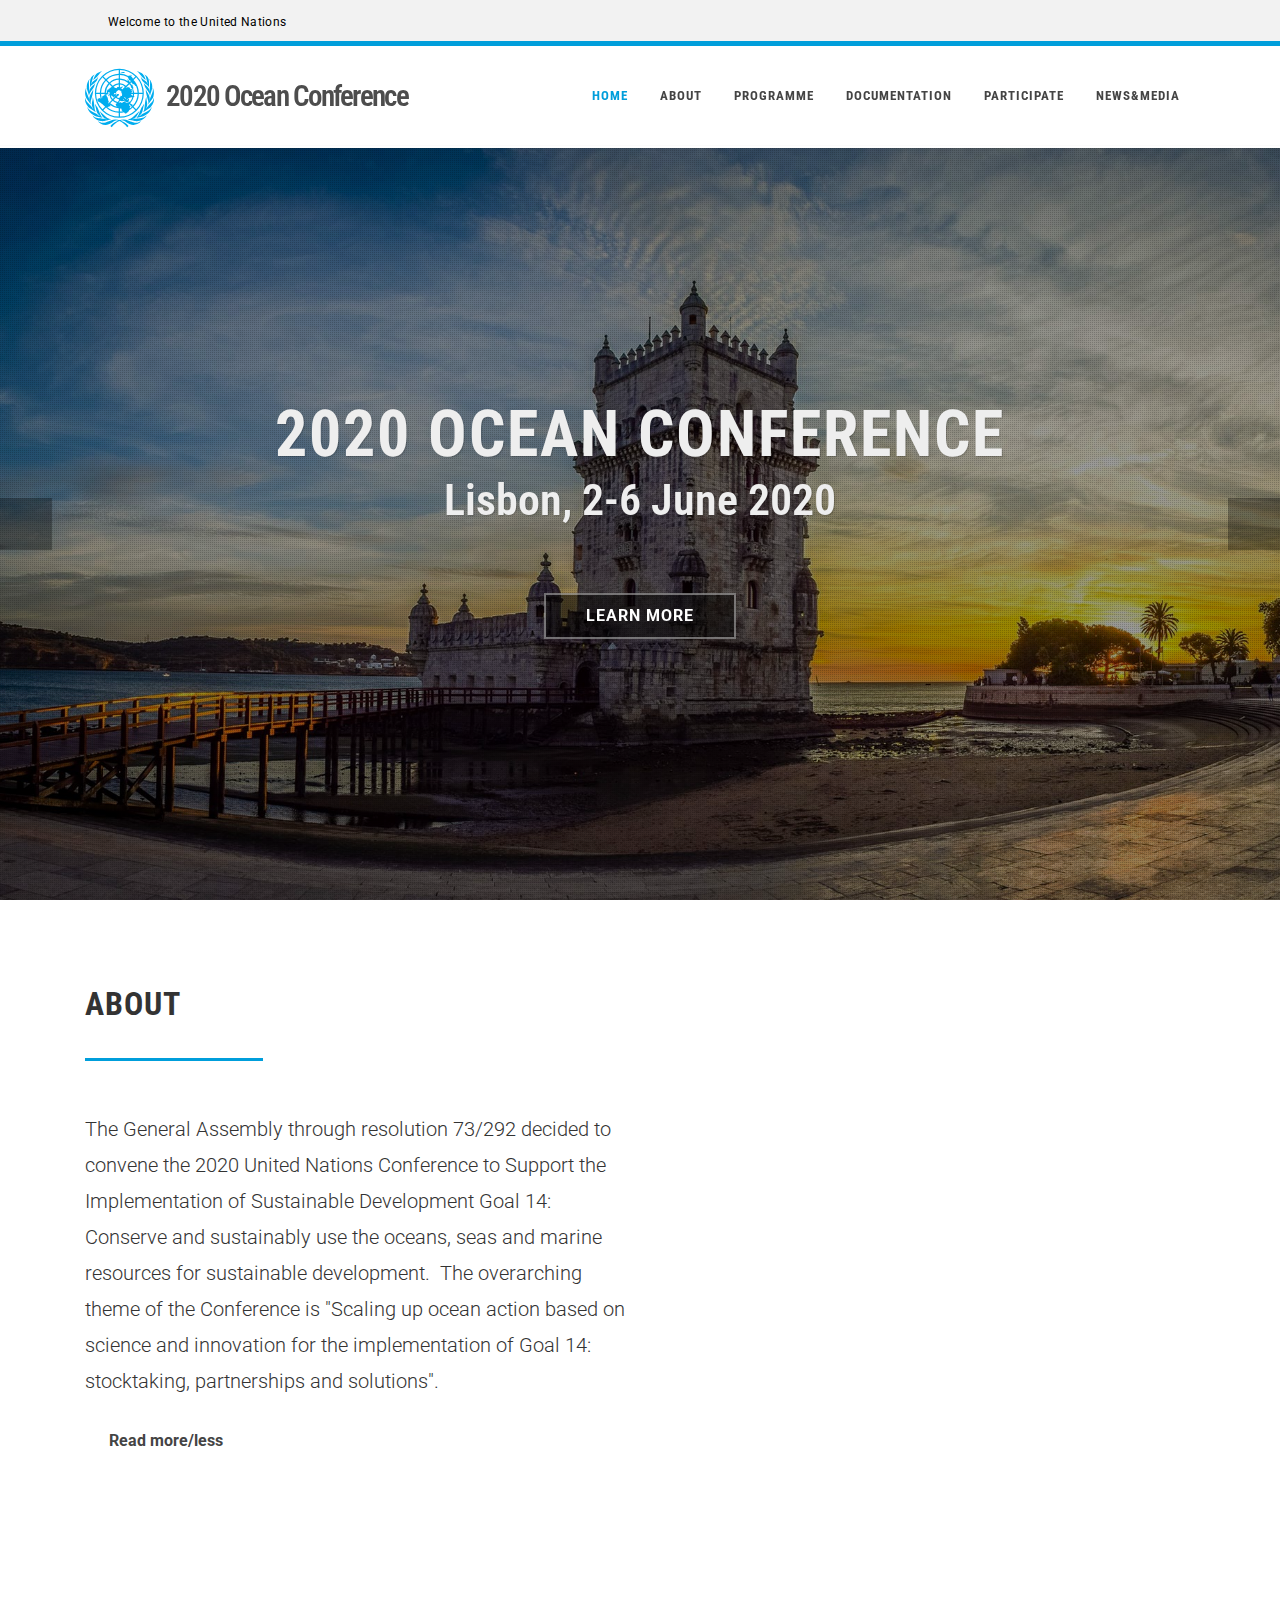
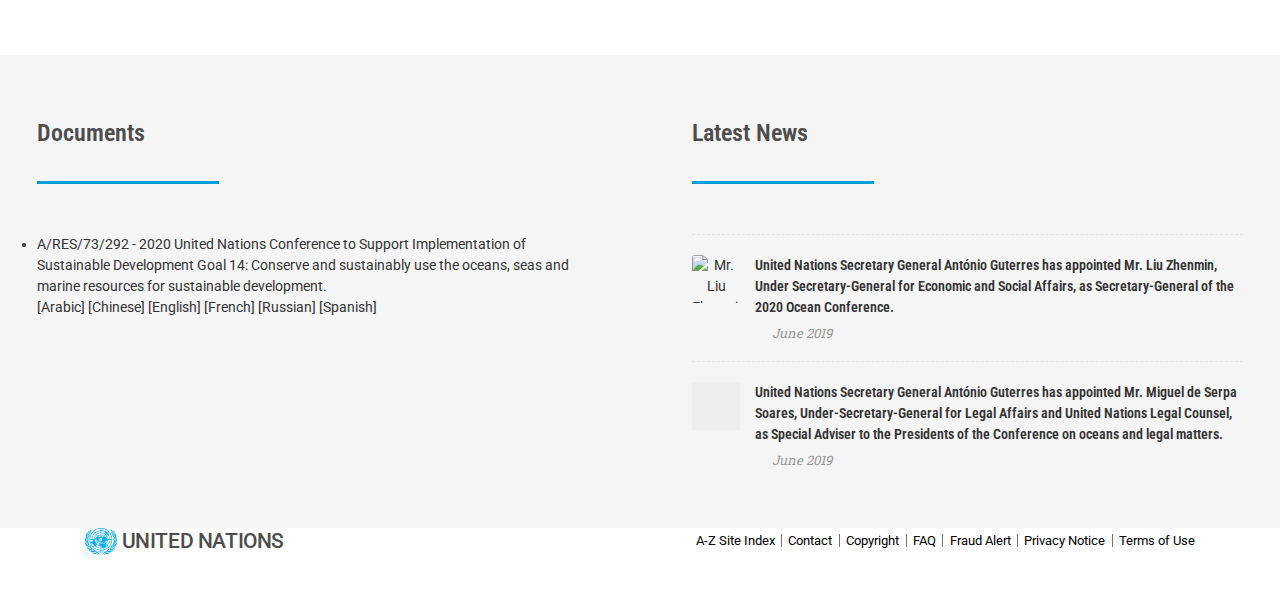
==== index2020.html @ e58050bb "added index2020 and images" ====
<!DOCTYPE html>
<html dir="ltr" lang="en-US">

<head>

	<meta http-equiv="content-type" content="text/html; charset=utf-8" />
	<meta name="author" content="United Nations" />

	<!-- Stylesheets
	============================================= -->
	<!--<link href="https://fonts.googleapis.com/css?family=Lato:300,400,400i,700|Raleway:300,400,500,600,700|Crete+Round:400i" rel="stylesheet" type="text/css" />-->
	<link href="https://fonts.googleapis.com/css?family=Roboto+Condensed:400,700|Roboto+Slab:400,700|Roboto:100,100i,300,300i,400,400i,500,500i,700,700i,900,900i&amp;subset=cyrillic" rel="stylesheet" type="text/css">

	<link rel="stylesheet" href="css/bootstrap.css" type="text/css" />
	<link rel="stylesheet" href="style.css" type="text/css" />
	<link rel="stylesheet" href="css/swiper.css" type="text/css" />
	<link rel="stylesheet" href="css/dark.css" type="text/css" />
	<link rel="stylesheet" href="css/font-icons.css" type="text/css" />
	<link rel="stylesheet" href="css/animate.css" type="text/css" />
	<link rel="stylesheet" href="css/magnific-popup.css" type="text/css" />
	<link rel="stylesheet" href="css/responsive.css" type="text/css" />
	<link rel="stylesheet" href="css/ie.css" type="text/css" />

	<meta name="viewport" content="width=device-width, initial-scale=1" />

	<!-- Document Title
	============================================= -->
	<title>2020 Ocean Conference</title>

	<script type="text/javascript">
		var _gaq = _gaq || [];
		_gaq.push(['_setAccount', 'UA-4803886-1']);
		_gaq.push(['_setDomainName', 'un.org']);
		_gaq.push(['_trackPageview']);

		(function() {
			var ga = document.createElement('script');
			ga.type = 'text/javascript';
			ga.async = true;
			ga.src = ('https:' == document.location.protocol ? 'https://ssl' : 'http://www') +
				'.google-analytics.com/ga.js';
			var s = document.getElementsByTagName('script')[0];
			s.parentNode.insertBefore(ga, s);
		})();
	</script>

</head>
<style>
	#logo img {
		padding-right: 0;
		width: 2.4em;
		margin-right: 5px;
	}

	#site-title {
		letter-spacing: -0.06em;
	}

	.intro-logo {
		padding-top: 0;
	}

	#logo {
		font-size: 28.8px;
	}

	#header.sticky-header:not(.static-sticky):not(.sticky-style-2):not(.sticky-style-3) #logo img {
		padding-right: 0;
	}

	#page-menu-wrap {
		background-color: #009edb;
	}
</style>

<body class="stretched">

	<!-- Document Wrapper
	============================================= -->
	<div id="wrapper" class="clearfix">

		<!-- Top Bar
		============================================= -->
		<div id="top-bar">

			<div class="container clearfix">

				<div class="col_half nobottommargin">

					<!-- Top Links
					============================================= -->
					<div class="top-links home-link">
						<ul>
							<li class="full-icon"><a href="/en"><i class="icon-home2"></i> Welcome to the United
									Nations</a></li>
						</ul>
					</div><!-- .top-links end -->

				</div>



			</div>

		</div><!-- #top-bar end -->

		<!-- Header
		============================================= -->
		<header id="header" class="un-not-full-header" data-sticky-class="not-dark">
			<!-- remove .full-header class to make 12-col wide -->
			<!-- remove .transparent-header to remove transparent background -->

			<div id="header-wrap">

				<div class="container clearfix">


					<!-- Logo
					============================================= -->
					<div id="logo">
						<a href="#" class="standard-logo" data-dark-logo="images/un-emblem-white.svg"><img src="images/un-emblem.svg" alt="Emblem of the United Nations">
							<div id="site-title">2020 Ocean Conference</div>
						</a>
						<a href="#" class="retina-logo" data-dark-logo="images/un-emblem-white.svg"><img src="images/un-emblem.svg" alt="">
							<div id="site-title">2020 Ocean Conference</div>
						</a>
						<!--<a href="index.html" class="standard-logo" data-dark-logo="images/logo-dark.png"><img src="images/logo.png" alt="Canvas Logo"></a>
						<a href="index.html" class="retina-logo" data-dark-logo="images/logo-dark@2x.png"><img src="images/logo@2x.png" alt="Canvas Logo"></a>-->

					</div><!-- #logo end -->

					<div id="primary-menu-trigger"><i class="icon-reorder"></i></div>

					<!-- Download Report
					============================================= -->

					<!-- <a href="https://oceanconference.un.org/commitments/register/" id="report-button" class="button button-dark fright">Register a commitment</a> -->
					<nav id="primary-menu">
						<ul class="sf-js-enabled" style="touch-action: pan-y;">
							<li class="current sub-menu"><a href="/" class="sf-with-ul">
									<div>Home</div>
								</a>

							</li>
							<li class="sub-menu"><a href="#" class="sf-with-ul">
									<div>About</div>
								</a>
							</li>
							<li class="sub-menu"><a href="#" class="sf-with-ul">
									<div>Programme</div>
								</a>
							</li>
							<li class="sub-menu"><a href="#" class="sf-with-ul">
									<div>Documentation</div>
								</a>
							</li>
							<li class="sub-menu"><a href="#" class="sf-with-ul">
									<div>Participate</div>
								</a>
							</li>
							<li class="sub-menu"><a href="#" class="sf-with-ul">
									<div>News&amp;Media</div>
								</a>
							</li>



						</ul>
					</nav>



				</div>


			</div>

		</header><!-- #header end -->

		<section id="slider" class="slider-element slider-parallax swiper_wrapper full-screen clearfix video-home" data-speed="1500" data-loop="true" data-arrows="true" data-autoplay="7000">
			<!-- Background video home content -->
			<div class="slider-parallax-inner">

				<div class="swiper-container swiper-parent">
					<div class="swiper-wrapper">
						<div class="swiper-slide dark">
							<!-- slide 1 -->
							<div class="container clearfix">
								<div class="slider-caption slider-caption-center">
									<h2 data-caption-animate="fadeInUp">2020 Ocean Conference</h2>
									<h3 data-caption-animate="fadeInUp" style="font-size: 2em;">Lisbon, 2-6 June 2020</h3>

									<a href="#" data-scrollto="#content" data-offset="100" id="report-button-video" class="button button-border button-dark button-large" data-caption-animate="fadeInUp" data-caption-delay="200">Learn More</a>
								</div>
							</div>
							<div class="video-wrap">
								<video id="slide-video" poster="images/belem-tower-2809818_1920_antonioFranciscoCaladoPixabay.jpg" preload="auto" loop autoplay muted>
									<div class="accessible-image"><img src="images/belem-tower-2809818_1920_antonioFranciscoCaladoPixabay.jpg" class="sr-only" alt="Fish in a reef" />
									</div>
									<!--<source src='images/videos/new-technology_logo-blue.webm' type='video/webm' />
									<source src='images/videos/new-technology_logo-blue.mp4' type='video/mp4' />-->
								</video>
								<div class="video-overlay" style="background-color: rgba(0,0,0,0.4);"></div>
							</div>
						</div>
						<div class="swiper-slide dark">
							<!-- slide 1 -->
							<div class="container clearfix">
								<div class="slider-caption slider-caption-center">
									<h2 data-caption-animate="fadeInUp">2020 Ocean Conference</h2>
									<h3 data-caption-animate="fadeInUp" style="font-size: 2em;">Lisbon, 2-6 June 2020</h3>

									<a href="#" data-scrollto="#content" data-offset="100" id="report-button-video" class="button button-border button-dark button-large" data-caption-animate="fadeInUp" data-caption-delay="200">Learn More</a>
								</div>
							</div>
							<div class="video-wrap">
								<video id="slide-video" poster="images/fish2020.jpg" preload="auto" loop autoplay muted>
									<div class="accessible-image"><img src="images/fish2020.jpg" class="sr-only" alt="Fish in a reef" />
									</div>
									<!--<source src='images/videos/new-technology_logo-blue.webm' type='video/webm' />
									<source src='images/videos/new-technology_logo-blue.mp4' type='video/mp4' />-->
								</video>
								<div class="video-overlay" style="background-color: rgba(0,0,0,0.4);"></div>
							</div>
						</div>
					</div>
					<div class="slider-arrow-left" tabindex="0" role="button" aria-label="Previous slide" style="opacity: 1.19744;"><i class="icon-angle-left"></i></div>
					<div class="slider-arrow-right" tabindex="0" role="button" aria-label="Next slide" style="opacity: 1.19744;"><i class="icon-angle-right"></i></div>
				</div>

				<a href="#" data-scrollto="#content" data-offset="100" class="dark one-page-arrow"><i class="icon-angle-down infinite animated fadeInDown"></i></a>

			</div>
		</section><!-- /Background video home content -->

		<div class="section parallax dark nobottommargin notopmargin full-screen clearfix mobile-home" style="background-image: url('images/fish2020.jpg'); center center; background-size:cover; padding: 100px 0; z-index: 0;" data-stellar-background-ratio="0.3">
			<!-- Mobile-only home content -->

			<div class="container clearfix">
				<h2 data-caption-animate="fadeInUp">2020 Ocean Conference</h2>
				<h3 data-caption-animate="fadeInUp" style="font-size: 2em;">Lisbon, 2-6 June 2020</h3>
				<!--<p class="d-none d-sm-block" data-caption-animate="fadeInUp" data-caption-delay="200"></p>-->
				<!-- default animtated intro style-->
				<a href="#" id="report-button-video" class="button button-border button-dark button-large" data-caption-animate="fadeInUp" data-caption-delay="200">Learn More</a>

			</div>

			<a href="#" data-scrollto="#content" data-offset="100" class="dark one-page-arrow"><i class="icon-angle-down infinite animated fadeInDown"></i></a>

			<!--<div class="video-overlay" style="background-color: rgba(0,0,0,0.4);"></div>-->
			<div class="overlay-wrap dark"></div>
		</div>

		<section id="content">

			<div class="content-wrap intro-section">

				<div class="container clearfix bottommargin">
					<div class="row clearfix">
						<div class="col-xl-6">
							<div class="heading-block">
								<!-- removed .topmargin default class for short heading -->
								<h1>About</h1>
							</div>
						</div>
					</div>
					<div class="row clearfix">
						<p id="low-ie-warning" style="color:white; background-color: red; font-weight: bold; text-align: center;"></p>
						<div class="col-lg-6">
							<p class="lead">
								The General Assembly through resolution 73/292 decided to convene the 2020 United Nations Conference to Support the Implementation of Sustainable Development Goal 14: Conserve and sustainably use the oceans, seas and marine resources for
								sustainable development.  The overarching theme of the Conference is "Scaling up ocean action based on science and innovation for the implementation of Goal 14: stocktaking, partnerships and solutions".
							</p>

							<!-- <p><a href="#">Read more</a></p> -->

							<div class="toggle">
								<div class="togglet"><i class="toggle-closed icon-ok-circle"></i><i class="toggle-open icon-remove-circle"></i>Read more/less</div>
								<div class="togglec">
									<p>Resolution <a href="https://undocs.org/A/res/73/292">73/292</a> establish that the Conference shall:</p>
									<p>                (a)          Build on existing successful partnerships and stimulate innovative and concrete new partnerships to advance the implementation of Goal 14;</p>
									<p>                (b)          Support further action to conserve and sustainably use the oceans, seas and marine resources for sustainable development, giving due consideration to the call made in the declaration entitled “Our ocean,
										our future: call for action”;</p>
									<p>                (c)           Identify further ways and means to support the implementation of Goal 14;</p>
									<p>                (d)          Involve all relevant stakeholders, bringing together Governments, the United Nations system, intergovernmental organizations, international financial institutions, other interested international bodies,
										non-governmental organizations, civil society organizations, academic institutions, the scientific community, the private sector, philanthropic organizations and other actors to assess challenges and opportunities relating to, as
										well as actions taken towards, the implementation of Goal 14;</p>
									<p>                (e)          Share the experiences gained at the national, regional and international levels in the implementation of Goal 14;</p>
									<p>                (f)           Identify possible challenges and obstacles relating to the achievement of all the targets under Goal 14, as well as opportunities and innovative ways and means to support their implementation;</p>
									<p>                (g)          Invite Member States and other relevant stakeholders to provide an update on the implementation of the voluntary commitments made in the context of the United Nations Conference to Support the
										Implementation of Sustainable Development Goal 14: Conserve and sustainably use the oceans, seas and marine resources for sustainable development, and invite new voluntary commitments in support of Goal 14, as well as support the
										sharing of experiences and lessons learned on their implementation;</p>
									<p>                (h)          Share ongoing efforts, successes and challenges between relevant ocean-related initiatives and processes with a view to promoting collaboration, cooperation and coordination, as well as preventing the
										unnecessary duplication of efforts, to ensure further efficiency and effectiveness in support of Goal 14;</p>
									<p>                (i)            Contribute to the follow-up and review process of the 2030 Agenda for Sustainable Development  by providing an input to the high-level political forum on sustainable development, in accordance with
										resolutions <a href="https://undocs.org/A/res/67/290">67/290</a> of 9 July 2013, <a href="https://undocs.org/A/RES/70/1">70/1</a>, and <a href="https://undocs.org/A/RES/70/299">70/299</a> of 29 July 2016, unless otherwise agreed in
										line with the aforementioned resolutions, on the implementation of Goal 14, including on opportunities to strengthen progress in the future.</p>

									<p>The Governments of Kenya and Portugal will co-host and assume all costs of the Conference to be held  in Lisbon, Portugal, from 2 – 6 June 2020.</p>

									<p><strong><em>The Conference webpage will be updated on an ongoing basis, as information becomes available. </em></strong></p>

								</div>
							</div>


						</div>

						<div class="col-lg-6">
							<div style="position: relative;" class="ohidden intro-logo" data-height-xl="494" data-height-lg="567" data-height-md="567" data-height-xs="290">
								<a href="//oceanconference.un.org/commitments/resources"> <img src="images/ocean_logo.png" style="position: absolute; left: 0;" data-animate="fadeInUp" data-delay="100" alt="Ocean Conference logo" data-toggle="tooltip" data-placement="right"
									  title="Learn more about the Ocean conference"></a>
							</div>
						</div>

					</div>


				</div>
			</div>
			<div class="commitments-full" data-lightbox="gallery">
				<div class="row clearfix" style="background-color: #f5f5f5;">
					<!-- start Commitment 1 -->

					<div class="col-lg-6 col-padding">
						<h3 class="heading-block" id="documents">Documents</h3>
						<ul>
							<li>
								<a target="_blank" href="http://www.un.org/ga/search/view_doc.asp?symbol=A/RES/73/292&Lang=E">A/RES/73/292 - 2020 United Nations Conference to Support Implementation of Sustainable Development Goal 14: Conserve and sustainably use the
									oceans, seas and marine resources for sustainable development. </a> <br>

								<a class="frontLink" target="_blank" href="http://www.un.org/ga/search/view_doc.asp?symbol=A/RES/73/292&Lang=A">[Arabic]</a> <a class="frontLink" target="_blank" href="http://www.un.org/ga/search/view_doc.asp?symbol=A/RES/73/292&Lang=C">[Chinese]</a>
								<a class="frontLink" target="_blank" href="http://www.un.org/ga/search/view_doc.asp?symbol=A/RES/73/292&Lang=E">[English]</a> <a class="frontLink" target="_blank" href="http://www.un.org/ga/search/view_doc.asp?symbol=A/RES/73/292&Lang=F">[French]</a>
								<a class="frontLink" target="_blank" href="http://www.un.org/ga/search/view_doc.asp?symbol=A/RES/73/292&Lang=R">[Russian]</a> <a class="frontLink" target="_blank" href="http://www.un.org/ga/search/view_doc.asp?symbol=A/RES/73/292&Lang=S">[Spanish]</a>


							</li>
						</ul>
					</div>

					<div class="col-lg-6 col-padding">

						<h3 class="heading-block">Latest News</h3>
						<div class="spost clearfix">
							<div class="entry-image">
								<a href="https://www.un.org/development/desa/statements/usg-liu.html"><img src="https://www.un.org/development/desa/statements/wp-content/uploads/sites/12/2017/08/liu-portrait.jpg" alt="Mr. Liu Zhenmin" width="48"></a>
							</div>
							<div class="entry-c">
								<div class="entry-title">
									<h4><a href="https://www.un.org/development/desa/statements/usg-liu.html">United Nations Secretary General António Guterres has appointed Mr. Liu Zhenmin, Under Secretary-General for Economic and Social Affairs, as Secretary-General of
											the 2020 Ocean Conference.</a></h4>
								</div>
								<ul class="entry-meta">
									<li><i class="icon-calendar3"></i> June 2019</li>
								</ul>
							</div>
						</div>
						<div class="spost clearfix">
							<div class="entry-image">
								<a href="http://legal.un.org/ola/div_ousg.aspx"><i class="icon-news"></i></a>
							</div>
							<div class="entry-c">
								<div class="entry-title">
									<h4><a href="http://legal.un.org/ola/div_ousg.aspx">
											United Nations Secretary General António Guterres has appointed Mr. Miguel de Serpa Soares, Under-Secretary-General for Legal Affairs and United Nations Legal Counsel, as Special Adviser to the Presidents of the Conference on
											oceans and legal matters. </a></h4>
								</div>
								<ul class="entry-meta">
									<li><i class="icon-calendar3"></i> June 2019</li>
								</ul>
							</div>
						</div>

					</div>

				</div><!-- end Commitment 1 -->
		</section><!-- #content end -->

		<!-- Footer
		============================================= -->
		<footer id="footer">

			<div class="container">

			</div>

			<!-- Copyrights
			============================================= -->
			<div id="copyrights" class="bottommargin-sm">

				<div class="container clearfix">

					<div class="col_one_fourth footer-brand">
						<a href="/en" class="t500"><img src="images/un-emblem.svg" alt="Emblem of the United Nations" class="pull=left" /> <span class="brand">United Nations</span></a>
						<!--Copyrights &copy; 2014 All Rights Reserved by Canvas Inc.<br>
						<div class="copyright-links"><a href="#">Terms of Use</a> / <a href="#">Privacy Policy</a></div>-->
					</div>

					<div class="col_three_fourth col_last tright">
						<div class="fright clearfix">
							<div class="copyright-links">
								<a href="//www.un.org/en/sections/about-website/z-site-index/">A-Z Site Index</a>
								<a href="//www.un.org/en/contact-us/">Contact</a>
								<a href="//www.un.org/en/sections/about-website/copyright/">Copyright</a>
								<a href="//www.un.org/en/sections/about-un/frequently-asked-questions/">FAQ</a>
								<a href="//www.un.org/en/sections/about-website/fraud-alert/">Fraud Alert</a>
								<a href="//www.un.org/en/sections/about-website/privacy-notice/">Privacy Notice</a>
								<a href="//www.un.org/en/sections/about-website/terms-use/">Terms of Use</a>
							</div>
						</div>
					</div>

				</div>

			</div><!-- #copyrights end -->

		</footer><!-- #footer end -->

	</div><!-- #wrapper end -->


	<!-- Modal -->
	<div class="modal fade" id="myModal1" tabindex="-1" role="dialog" aria-labelledby="myModalLabel" aria-hidden="true">
		<div class="block divcenter" style="background-color: #FFF; max-width: 500px; top: 30%">
			<div class="center" style="padding: 50px;">
				<h3><i class="i-large icon-warning-sign" style="position: relative; bottom: -2px;"></i> Internet
					Explorer not supported</h3>
				<p class="nobottommargin">For a better experience, view this website with Microsoft Edge, Firefox,
					Chrome, or any mobile device</p>
				<a href="#" class="button button-dark" style="margin-top: 40px;" onClick="$.magnificPopup.close();return false;">Continue</a>
			</div>
		</div>
	</div>

	</div>

	<!-- Go To Top
	============================================= -->
	<div id="gotoTop" class="icon-angle-up"></div>

	<!-- External JavaScripts
	============================================= -->
	<script src="js/jquery.js"></script>
	<script src="js/plugins.js"></script>
	<!--<script src="https://unpkg.com/i18next/i18next.min.js"></script>-->

	<!-- Footer Scripts
	============================================= -->
	<script src="js/functions.js"></script>
	<script src="js/ie.js"></script>



</body>

</html>
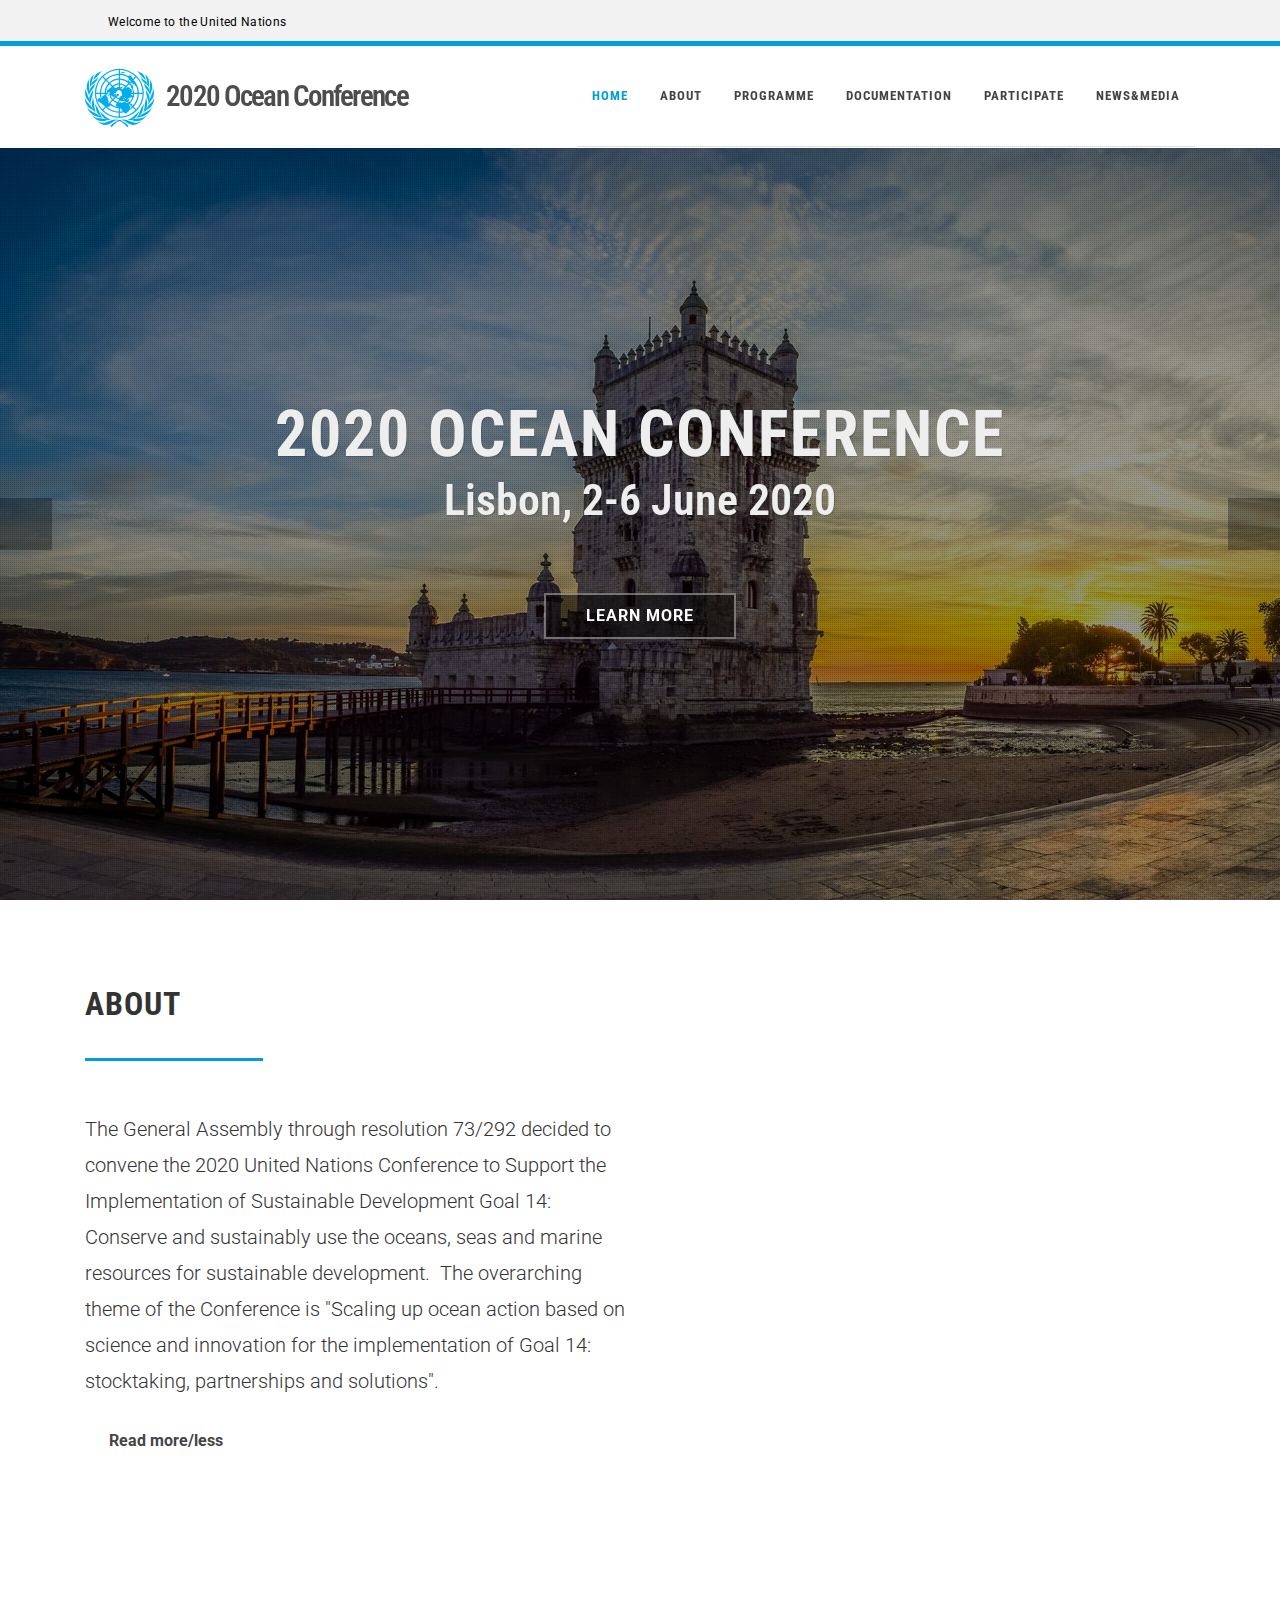
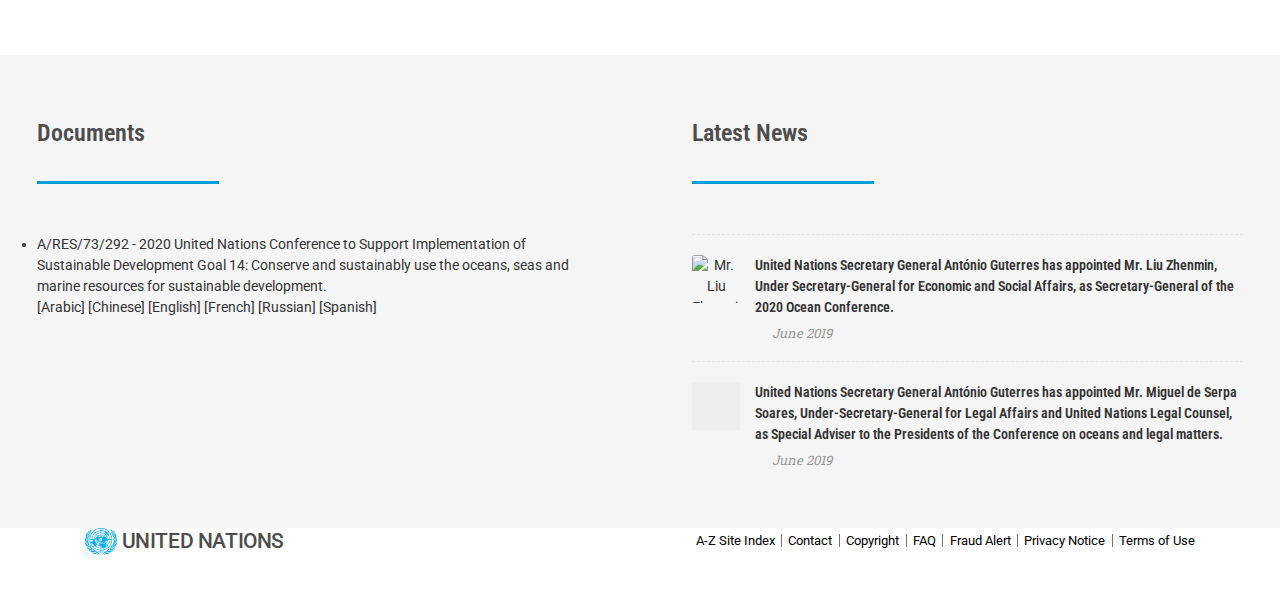
==== commit 441dd3d0: "navigation in home and about works" ====
--- a/index2020.html
+++ b/index2020.html
@@ -70,6 +70,10 @@
 
 	#page-menu-wrap {
 		background-color: #009edb;
+	}
+
+	.nav-tabs .nav-link {
+		border: none;
 	}
 </style>
 
@@ -136,13 +140,13 @@
 
 					<!-- <a href="https://oceanconference.un.org/commitments/register/" id="report-button" class="button button-dark fright">Register a commitment</a> -->
 					<nav id="primary-menu">
-						<ul class="sf-js-enabled" style="touch-action: pan-y;">
-							<li class="current sub-menu"><a href="/" class="sf-with-ul">
+						<ul style="touch-action: pan-y; display: inline;" class="sf-js-enabled nav nav-tabs navbar-nav" role="tablist navigation" id="myTab">
+							<li class="current sub-menu nav-item"><a href="#home" class="sf-with-ul nav-link" id="home-tab" data-toggle="tab" role="tab" aria-controls="home" aria-selected="false">
 									<div>Home</div>
 								</a>
 
 							</li>
-							<li class="sub-menu"><a href="#" class="sf-with-ul">
+							<li class="sub-menu nav-item"><a href="#about" class="sf-with-ul nav-link" id="about-tab" data-toggle="tab" role="tab" aria-controls="about" aria-selected="false">
 									<div>About</div>
 								</a>
 							</li>
@@ -176,205 +180,235 @@
 			</div>
 
 		</header><!-- #header end -->
-
-		<section id="slider" class="slider-element slider-parallax swiper_wrapper full-screen clearfix video-home" data-speed="1500" data-loop="true" data-arrows="true" data-autoplay="7000">
-			<!-- Background video home content -->
-			<div class="slider-parallax-inner">
-
-				<div class="swiper-container swiper-parent">
-					<div class="swiper-wrapper">
-						<div class="swiper-slide dark">
-							<!-- slide 1 -->
-							<div class="container clearfix">
-								<div class="slider-caption slider-caption-center">
-									<h2 data-caption-animate="fadeInUp">2020 Ocean Conference</h2>
-									<h3 data-caption-animate="fadeInUp" style="font-size: 2em;">Lisbon, 2-6 June 2020</h3>
-
-									<a href="#" data-scrollto="#content" data-offset="100" id="report-button-video" class="button button-border button-dark button-large" data-caption-animate="fadeInUp" data-caption-delay="200">Learn More</a>
-								</div>
-							</div>
-							<div class="video-wrap">
-								<video id="slide-video" poster="images/belem-tower-2809818_1920_antonioFranciscoCaladoPixabay.jpg" preload="auto" loop autoplay muted>
-									<div class="accessible-image"><img src="images/belem-tower-2809818_1920_antonioFranciscoCaladoPixabay.jpg" class="sr-only" alt="Fish in a reef" />
-									</div>
-									<!--<source src='images/videos/new-technology_logo-blue.webm' type='video/webm' />
+		<div class="tab-content" id="myTabContent">
+			<div class="tab-pane fade show active" id="home" role="tabpanel" aria-labelledby="home-tab" aria-selected="true">
+				<section id="slider" class="slider-element slider-parallax swiper_wrapper full-screen clearfix video-home" data-speed="1500" data-loop="true" data-arrows="true" data-autoplay="7000">
+					<!-- Background video home content -->
+					<div class="slider-parallax-inner">
+
+						<div class="swiper-container swiper-parent">
+							<div class="swiper-wrapper">
+								<div class="swiper-slide dark">
+									<!-- slide 1 -->
+									<div class="container clearfix">
+										<div class="slider-caption slider-caption-center">
+											<h2 data-caption-animate="fadeInUp">2020 Ocean Conference</h2>
+											<h3 data-caption-animate="fadeInUp" style="font-size: 2em;">Lisbon, 2-6 June 2020</h3>
+
+											<a href="#" data-scrollto="#content" data-offset="100" id="report-button-video" class="button button-border button-dark button-large" data-caption-animate="fadeInUp" data-caption-delay="200">Learn More</a>
+										</div>
+									</div>
+									<div class="video-wrap">
+										<video id="slide-video" poster="images/belem-tower-2809818_1920_antonioFranciscoCaladoPixabay.jpg" preload="auto" loop autoplay muted>
+											<div class="accessible-image"><img src="images/belem-tower-2809818_1920_antonioFranciscoCaladoPixabay.jpg" class="sr-only" alt="Fish in a reef" />
+											</div>
+											<!--<source src='images/videos/new-technology_logo-blue.webm' type='video/webm' />
 									<source src='images/videos/new-technology_logo-blue.mp4' type='video/mp4' />-->
-								</video>
-								<div class="video-overlay" style="background-color: rgba(0,0,0,0.4);"></div>
-							</div>
+										</video>
+										<div class="video-overlay" style="background-color: rgba(0,0,0,0.4);"></div>
+									</div>
+								</div>
+								<div class="swiper-slide dark">
+									<!-- slide 1 -->
+									<div class="container clearfix">
+										<div class="slider-caption slider-caption-center">
+											<h2 data-caption-animate="fadeInUp">2020 Ocean Conference</h2>
+											<h3 data-caption-animate="fadeInUp" style="font-size: 2em;">Lisbon, 2-6 June 2020</h3>
+
+											<a href="#" data-scrollto="#content" data-offset="100" id="report-button-video" class="button button-border button-dark button-large" data-caption-animate="fadeInUp" data-caption-delay="200">Learn More</a>
+										</div>
+									</div>
+									<div class="video-wrap">
+										<video id="slide-video" poster="images/fish2020.jpg" preload="auto" loop autoplay muted>
+											<div class="accessible-image"><img src="images/fish2020.jpg" class="sr-only" alt="Fish in a reef" />
+											</div>
+											<!--<source src='images/videos/new-technology_logo-blue.webm' type='video/webm' />
+									<source src='images/videos/new-technology_logo-blue.mp4' type='video/mp4' />-->
+										</video>
+										<div class="video-overlay" style="background-color: rgba(0,0,0,0.4);"></div>
+									</div>
+								</div>
+							</div>
+							<div class="slider-arrow-left" tabindex="0" role="button" aria-label="Previous slide" style="opacity: 1.19744;"><i class="icon-angle-left"></i></div>
+							<div class="slider-arrow-right" tabindex="0" role="button" aria-label="Next slide" style="opacity: 1.19744;"><i class="icon-angle-right"></i></div>
 						</div>
-						<div class="swiper-slide dark">
-							<!-- slide 1 -->
-							<div class="container clearfix">
-								<div class="slider-caption slider-caption-center">
-									<h2 data-caption-animate="fadeInUp">2020 Ocean Conference</h2>
-									<h3 data-caption-animate="fadeInUp" style="font-size: 2em;">Lisbon, 2-6 June 2020</h3>
-
-									<a href="#" data-scrollto="#content" data-offset="100" id="report-button-video" class="button button-border button-dark button-large" data-caption-animate="fadeInUp" data-caption-delay="200">Learn More</a>
-								</div>
-							</div>
-							<div class="video-wrap">
-								<video id="slide-video" poster="images/fish2020.jpg" preload="auto" loop autoplay muted>
-									<div class="accessible-image"><img src="images/fish2020.jpg" class="sr-only" alt="Fish in a reef" />
-									</div>
-									<!--<source src='images/videos/new-technology_logo-blue.webm' type='video/webm' />
-									<source src='images/videos/new-technology_logo-blue.mp4' type='video/mp4' />-->
-								</video>
-								<div class="video-overlay" style="background-color: rgba(0,0,0,0.4);"></div>
-							</div>
+
+						<a href="#" data-scrollto="#content" data-offset="100" class="dark one-page-arrow"><i class="icon-angle-down infinite animated fadeInDown"></i></a>
+
+					</div>
+				</section><!-- /Background video home content -->
+
+				<div class="section parallax dark nobottommargin notopmargin full-screen clearfix mobile-home" style="background-image: url('images/fish2020.jpg'); center center; background-size:cover; padding: 100px 0; z-index: 0;"
+				  data-stellar-background-ratio="0.3">
+					<!-- Mobile-only home content -->
+
+					<div class="container clearfix">
+						<h2 data-caption-animate="fadeInUp">2020 Ocean Conference</h2>
+						<h3 data-caption-animate="fadeInUp" style="font-size: 2em;">Lisbon, 2-6 June 2020</h3>
+						<!--<p class="d-none d-sm-block" data-caption-animate="fadeInUp" data-caption-delay="200"></p>-->
+						<!-- default animtated intro style-->
+						<a href="#" id="report-button-video" class="button button-border button-dark button-large" data-caption-animate="fadeInUp" data-caption-delay="200">Learn More</a>
+
+					</div>
+
+					<a href="#" data-scrollto="#content" data-offset="100" class="dark one-page-arrow"><i class="icon-angle-down infinite animated fadeInDown"></i></a>
+
+					<!--<div class="video-overlay" style="background-color: rgba(0,0,0,0.4);"></div>-->
+					<div class="overlay-wrap dark"></div>
+				</div>
+
+				<section id="content">
+
+					<div class="content-wrap intro-section">
+
+						<div class="container clearfix bottommargin">
+							<div class="row clearfix">
+								<div class="col-xl-6">
+									<div class="heading-block">
+										<!-- removed .topmargin default class for short heading -->
+										<h1>About</h1>
+									</div>
+								</div>
+							</div>
+							<div class="row clearfix">
+								<p id="low-ie-warning" style="color:white; background-color: red; font-weight: bold; text-align: center;"></p>
+								<div class="col-lg-6">
+									<p class="lead">
+										The General Assembly through resolution 73/292 decided to convene the 2020 United Nations Conference to Support the Implementation of Sustainable Development Goal 14: Conserve and sustainably use the oceans, seas and marine resources for
+										sustainable development.  The overarching theme of the Conference is "Scaling up ocean action based on science and innovation for the implementation of Goal 14: stocktaking, partnerships and solutions".
+									</p>
+
+									<!-- <p><a href="#">Read more</a></p> -->
+
+									<div class="toggle">
+										<div class="togglet"><i class="toggle-closed icon-ok-circle"></i><i class="toggle-open icon-remove-circle"></i>Read more/less</div>
+										<div class="togglec">
+											<p>Resolution <a href="https://undocs.org/A/res/73/292">73/292</a> establish that the Conference shall:</p>
+											<p>                (a)          Build on existing successful partnerships and stimulate innovative and concrete new partnerships to advance the implementation of Goal 14;</p>
+											<p>                (b)          Support further action to conserve and sustainably use the oceans, seas and marine resources for sustainable development, giving due consideration to the call made in the declaration entitled “Our ocean,
+												our future: call for action”;</p>
+											<p>                (c)           Identify further ways and means to support the implementation of Goal 14;</p>
+											<p>                (d)          Involve all relevant stakeholders, bringing together Governments, the United Nations system, intergovernmental organizations, international financial institutions, other interested international bodies,
+												non-governmental organizations, civil society organizations, academic institutions, the scientific community, the private sector, philanthropic organizations and other actors to assess challenges and opportunities relating to, as
+												well as actions taken towards, the implementation of Goal 14;</p>
+											<p>                (e)          Share the experiences gained at the national, regional and international levels in the implementation of Goal 14;</p>
+											<p>                (f)           Identify possible challenges and obstacles relating to the achievement of all the targets under Goal 14, as well as opportunities and innovative ways and means to support their implementation;</p>
+											<p>                (g)          Invite Member States and other relevant stakeholders to provide an update on the implementation of the voluntary commitments made in the context of the United Nations Conference to Support the
+												Implementation of Sustainable Development Goal 14: Conserve and sustainably use the oceans, seas and marine resources for sustainable development, and invite new voluntary commitments in support of Goal 14, as well as support the
+												sharing of experiences and lessons learned on their implementation;</p>
+											<p>                (h)          Share ongoing efforts, successes and challenges between relevant ocean-related initiatives and processes with a view to promoting collaboration, cooperation and coordination, as well as preventing the
+												unnecessary duplication of efforts, to ensure further efficiency and effectiveness in support of Goal 14;</p>
+											<p>                (i)            Contribute to the follow-up and review process of the 2030 Agenda for Sustainable Development  by providing an input to the high-level political forum on sustainable development, in accordance with
+												resolutions <a href="https://undocs.org/A/res/67/290">67/290</a> of 9 July 2013, <a href="https://undocs.org/A/RES/70/1">70/1</a>, and <a href="https://undocs.org/A/RES/70/299">70/299</a> of 29 July 2016, unless otherwise agreed in
+												line with the aforementioned resolutions, on the implementation of Goal 14, including on opportunities to strengthen progress in the future.</p>
+
+											<p>The Governments of Kenya and Portugal will co-host and assume all costs of the Conference to be held  in Lisbon, Portugal, from 2 – 6 June 2020.</p>
+
+											<p><strong><em>The Conference webpage will be updated on an ongoing basis, as information becomes available. </em></strong></p>
+
+										</div>
+									</div>
+
+
+								</div>
+
+								<div class="col-lg-6">
+									<div style="position: relative;" class="ohidden intro-logo" data-height-xl="494" data-height-lg="567" data-height-md="567" data-height-xs="290">
+										<a href="#"> <img src="images/sidefish.jpg" style="position: absolute; left: 0;" data-animate="fadeInUp" data-delay="100" alt="Ocean Conference logo" data-toggle="tooltip" data-placement="right" title="Learn more about the Ocean conference"></a>
+									</div>
+								</div>
+
+							</div>
+
+
 						</div>
 					</div>
-					<div class="slider-arrow-left" tabindex="0" role="button" aria-label="Previous slide" style="opacity: 1.19744;"><i class="icon-angle-left"></i></div>
-					<div class="slider-arrow-right" tabindex="0" role="button" aria-label="Next slide" style="opacity: 1.19744;"><i class="icon-angle-right"></i></div>
-				</div>
-
-				<a href="#" data-scrollto="#content" data-offset="100" class="dark one-page-arrow"><i class="icon-angle-down infinite animated fadeInDown"></i></a>
-
+					<div class="commitments-full" data-lightbox="gallery">
+						<div class="row clearfix" style="background-color: #f5f5f5;">
+							<!-- start Commitment 1 -->
+
+							<div class="col-lg-6 col-padding">
+								<h3 class="heading-block" id="documents">Documents</h3>
+								<ul>
+									<li>
+										<a target="_blank" href="http://www.un.org/ga/search/view_doc.asp?symbol=A/RES/73/292&Lang=E">A/RES/73/292 - 2020 United Nations Conference to Support Implementation of Sustainable Development Goal 14: Conserve and sustainably use the
+											oceans, seas and marine resources for sustainable development. </a> <br>
+
+										<a class="frontLink" target="_blank" href="http://www.un.org/ga/search/view_doc.asp?symbol=A/RES/73/292&Lang=A">[Arabic]</a> <a class="frontLink" target="_blank" href="http://www.un.org/ga/search/view_doc.asp?symbol=A/RES/73/292&Lang=C">[Chinese]</a>
+										<a class="frontLink" target="_blank" href="http://www.un.org/ga/search/view_doc.asp?symbol=A/RES/73/292&Lang=E">[English]</a> <a class="frontLink" target="_blank" href="http://www.un.org/ga/search/view_doc.asp?symbol=A/RES/73/292&Lang=F">[French]</a>
+										<a class="frontLink" target="_blank" href="http://www.un.org/ga/search/view_doc.asp?symbol=A/RES/73/292&Lang=R">[Russian]</a> <a class="frontLink" target="_blank" href="http://www.un.org/ga/search/view_doc.asp?symbol=A/RES/73/292&Lang=S">[Spanish]</a>
+
+
+									</li>
+								</ul>
+							</div>
+
+							<div class="col-lg-6 col-padding">
+
+								<h3 class="heading-block">Latest News</h3>
+								<div class="spost clearfix">
+									<div class="entry-image">
+										<a href="https://www.un.org/development/desa/statements/usg-liu.html"><img src="https://www.un.org/development/desa/statements/wp-content/uploads/sites/12/2017/08/liu-portrait.jpg" alt="Mr. Liu Zhenmin" width="48"></a>
+									</div>
+									<div class="entry-c">
+										<div class="entry-title">
+											<h4><a href="https://www.un.org/development/desa/statements/usg-liu.html">United Nations Secretary General António Guterres has appointed Mr. Liu Zhenmin, Under Secretary-General for Economic and Social Affairs, as Secretary-General of
+													the 2020 Ocean Conference.</a></h4>
+										</div>
+										<ul class="entry-meta">
+											<li><i class="icon-calendar3"></i> June 2019</li>
+										</ul>
+									</div>
+								</div>
+								<div class="spost clearfix">
+									<div class="entry-image">
+										<a href="http://legal.un.org/ola/div_ousg.aspx"><i class="icon-news"></i></a>
+									</div>
+									<div class="entry-c">
+										<div class="entry-title">
+											<h4><a href="http://legal.un.org/ola/div_ousg.aspx">
+													United Nations Secretary General António Guterres has appointed Mr. Miguel de Serpa Soares, Under-Secretary-General for Legal Affairs and United Nations Legal Counsel, as Special Adviser to the Presidents of the Conference on
+													oceans and legal matters. </a></h4>
+										</div>
+										<ul class="entry-meta">
+											<li><i class="icon-calendar3"></i> June 2019</li>
+										</ul>
+									</div>
+								</div>
+
+							</div>
+
+						</div><!-- end Commitment 1 -->
+				</section><!-- #content end -->
 			</div>
-		</section><!-- /Background video home content -->
-
-		<div class="section parallax dark nobottommargin notopmargin full-screen clearfix mobile-home" style="background-image: url('images/fish2020.jpg'); center center; background-size:cover; padding: 100px 0; z-index: 0;" data-stellar-background-ratio="0.3">
-			<!-- Mobile-only home content -->
-
-			<div class="container clearfix">
-				<h2 data-caption-animate="fadeInUp">2020 Ocean Conference</h2>
-				<h3 data-caption-animate="fadeInUp" style="font-size: 2em;">Lisbon, 2-6 June 2020</h3>
-				<!--<p class="d-none d-sm-block" data-caption-animate="fadeInUp" data-caption-delay="200"></p>-->
-				<!-- default animtated intro style-->
-				<a href="#" id="report-button-video" class="button button-border button-dark button-large" data-caption-animate="fadeInUp" data-caption-delay="200">Learn More</a>
-
-			</div>
-
-			<a href="#" data-scrollto="#content" data-offset="100" class="dark one-page-arrow"><i class="icon-angle-down infinite animated fadeInDown"></i></a>
-
-			<!--<div class="video-overlay" style="background-color: rgba(0,0,0,0.4);"></div>-->
-			<div class="overlay-wrap dark"></div>
-		</div>
-
-		<section id="content">
-
-			<div class="content-wrap intro-section">
-
-				<div class="container clearfix bottommargin">
-					<div class="row clearfix">
-						<div class="col-xl-6">
-							<div class="heading-block">
-								<!-- removed .topmargin default class for short heading -->
-								<h1>About</h1>
+			<div class="tab-pane fade" id="about" aria-labelledby="about-tab" role="tabpanel" aria-labelledby="about-tab" aria-selected="false">
+				<section>
+
+					<div class="content-wrap intro-section">
+
+						<div class="container clearfix bottommargin">
+							<div class="row clearfix">
+								<div class="col-xl-6">
+									<div class="heading-block">
+										<!-- removed .topmargin default class for short heading -->
+										<h1>About</h1>
+									</div>
+								</div>
+							</div>
+							<div class="row clearfix">
+								<p id="low-ie-warning" style="color:white; background-color: red; font-weight: bold; text-align: center;"></p>
+								<div class="col">
+									<p class="lead">
+										The General Assembly through resolution 73/292 decided to convene the 2020 United Nations Conference to Support the Implementation of Sustainable Development Goal 14: Conserve and sustainably use the oceans, seas and marine resources for
+										sustainable development.  The overarching theme of the Conference is "Scaling up ocean action based on science and innovation for the implementation of Goal 14: stocktaking, partnerships and solutions".
+									</p>
+								</div>
 							</div>
 						</div>
 					</div>
-					<div class="row clearfix">
-						<p id="low-ie-warning" style="color:white; background-color: red; font-weight: bold; text-align: center;"></p>
-						<div class="col-lg-6">
-							<p class="lead">
-								The General Assembly through resolution 73/292 decided to convene the 2020 United Nations Conference to Support the Implementation of Sustainable Development Goal 14: Conserve and sustainably use the oceans, seas and marine resources for
-								sustainable development.  The overarching theme of the Conference is "Scaling up ocean action based on science and innovation for the implementation of Goal 14: stocktaking, partnerships and solutions".
-							</p>
-
-							<!-- <p><a href="#">Read more</a></p> -->
-
-							<div class="toggle">
-								<div class="togglet"><i class="toggle-closed icon-ok-circle"></i><i class="toggle-open icon-remove-circle"></i>Read more/less</div>
-								<div class="togglec">
-									<p>Resolution <a href="https://undocs.org/A/res/73/292">73/292</a> establish that the Conference shall:</p>
-									<p>                (a)          Build on existing successful partnerships and stimulate innovative and concrete new partnerships to advance the implementation of Goal 14;</p>
-									<p>                (b)          Support further action to conserve and sustainably use the oceans, seas and marine resources for sustainable development, giving due consideration to the call made in the declaration entitled “Our ocean,
-										our future: call for action”;</p>
-									<p>                (c)           Identify further ways and means to support the implementation of Goal 14;</p>
-									<p>                (d)          Involve all relevant stakeholders, bringing together Governments, the United Nations system, intergovernmental organizations, international financial institutions, other interested international bodies,
-										non-governmental organizations, civil society organizations, academic institutions, the scientific community, the private sector, philanthropic organizations and other actors to assess challenges and opportunities relating to, as
-										well as actions taken towards, the implementation of Goal 14;</p>
-									<p>                (e)          Share the experiences gained at the national, regional and international levels in the implementation of Goal 14;</p>
-									<p>                (f)           Identify possible challenges and obstacles relating to the achievement of all the targets under Goal 14, as well as opportunities and innovative ways and means to support their implementation;</p>
-									<p>                (g)          Invite Member States and other relevant stakeholders to provide an update on the implementation of the voluntary commitments made in the context of the United Nations Conference to Support the
-										Implementation of Sustainable Development Goal 14: Conserve and sustainably use the oceans, seas and marine resources for sustainable development, and invite new voluntary commitments in support of Goal 14, as well as support the
-										sharing of experiences and lessons learned on their implementation;</p>
-									<p>                (h)          Share ongoing efforts, successes and challenges between relevant ocean-related initiatives and processes with a view to promoting collaboration, cooperation and coordination, as well as preventing the
-										unnecessary duplication of efforts, to ensure further efficiency and effectiveness in support of Goal 14;</p>
-									<p>                (i)            Contribute to the follow-up and review process of the 2030 Agenda for Sustainable Development  by providing an input to the high-level political forum on sustainable development, in accordance with
-										resolutions <a href="https://undocs.org/A/res/67/290">67/290</a> of 9 July 2013, <a href="https://undocs.org/A/RES/70/1">70/1</a>, and <a href="https://undocs.org/A/RES/70/299">70/299</a> of 29 July 2016, unless otherwise agreed in
-										line with the aforementioned resolutions, on the implementation of Goal 14, including on opportunities to strengthen progress in the future.</p>
-
-									<p>The Governments of Kenya and Portugal will co-host and assume all costs of the Conference to be held  in Lisbon, Portugal, from 2 – 6 June 2020.</p>
-
-									<p><strong><em>The Conference webpage will be updated on an ongoing basis, as information becomes available. </em></strong></p>
-
-								</div>
-							</div>
-
-
-						</div>
-
-						<div class="col-lg-6">
-							<div style="position: relative;" class="ohidden intro-logo" data-height-xl="494" data-height-lg="567" data-height-md="567" data-height-xs="290">
-								<a href="//oceanconference.un.org/commitments/resources"> <img src="images/ocean_logo.png" style="position: absolute; left: 0;" data-animate="fadeInUp" data-delay="100" alt="Ocean Conference logo" data-toggle="tooltip" data-placement="right"
-									  title="Learn more about the Ocean conference"></a>
-							</div>
-						</div>
-
-					</div>
-
-
-				</div>
+				</section>
 			</div>
-			<div class="commitments-full" data-lightbox="gallery">
-				<div class="row clearfix" style="background-color: #f5f5f5;">
-					<!-- start Commitment 1 -->
-
-					<div class="col-lg-6 col-padding">
-						<h3 class="heading-block" id="documents">Documents</h3>
-						<ul>
-							<li>
-								<a target="_blank" href="http://www.un.org/ga/search/view_doc.asp?symbol=A/RES/73/292&Lang=E">A/RES/73/292 - 2020 United Nations Conference to Support Implementation of Sustainable Development Goal 14: Conserve and sustainably use the
-									oceans, seas and marine resources for sustainable development. </a> <br>
-
-								<a class="frontLink" target="_blank" href="http://www.un.org/ga/search/view_doc.asp?symbol=A/RES/73/292&Lang=A">[Arabic]</a> <a class="frontLink" target="_blank" href="http://www.un.org/ga/search/view_doc.asp?symbol=A/RES/73/292&Lang=C">[Chinese]</a>
-								<a class="frontLink" target="_blank" href="http://www.un.org/ga/search/view_doc.asp?symbol=A/RES/73/292&Lang=E">[English]</a> <a class="frontLink" target="_blank" href="http://www.un.org/ga/search/view_doc.asp?symbol=A/RES/73/292&Lang=F">[French]</a>
-								<a class="frontLink" target="_blank" href="http://www.un.org/ga/search/view_doc.asp?symbol=A/RES/73/292&Lang=R">[Russian]</a> <a class="frontLink" target="_blank" href="http://www.un.org/ga/search/view_doc.asp?symbol=A/RES/73/292&Lang=S">[Spanish]</a>
-
-
-							</li>
-						</ul>
-					</div>
-
-					<div class="col-lg-6 col-padding">
-
-						<h3 class="heading-block">Latest News</h3>
-						<div class="spost clearfix">
-							<div class="entry-image">
-								<a href="https://www.un.org/development/desa/statements/usg-liu.html"><img src="https://www.un.org/development/desa/statements/wp-content/uploads/sites/12/2017/08/liu-portrait.jpg" alt="Mr. Liu Zhenmin" width="48"></a>
-							</div>
-							<div class="entry-c">
-								<div class="entry-title">
-									<h4><a href="https://www.un.org/development/desa/statements/usg-liu.html">United Nations Secretary General António Guterres has appointed Mr. Liu Zhenmin, Under Secretary-General for Economic and Social Affairs, as Secretary-General of
-											the 2020 Ocean Conference.</a></h4>
-								</div>
-								<ul class="entry-meta">
-									<li><i class="icon-calendar3"></i> June 2019</li>
-								</ul>
-							</div>
-						</div>
-						<div class="spost clearfix">
-							<div class="entry-image">
-								<a href="http://legal.un.org/ola/div_ousg.aspx"><i class="icon-news"></i></a>
-							</div>
-							<div class="entry-c">
-								<div class="entry-title">
-									<h4><a href="http://legal.un.org/ola/div_ousg.aspx">
-											United Nations Secretary General António Guterres has appointed Mr. Miguel de Serpa Soares, Under-Secretary-General for Legal Affairs and United Nations Legal Counsel, as Special Adviser to the Presidents of the Conference on
-											oceans and legal matters. </a></h4>
-								</div>
-								<ul class="entry-meta">
-									<li><i class="icon-calendar3"></i> June 2019</li>
-								</ul>
-							</div>
-						</div>
-
-					</div>
-
-				</div><!-- end Commitment 1 -->
-		</section><!-- #content end -->
+		</div>
 
 		<!-- Footer
 		============================================= -->
@@ -449,6 +483,16 @@
 	<script src="js/functions.js"></script>
 	<script src="js/ie.js"></script>
 
+	<!-- <script>
+		var menuItems = ['home', 'about'];
+		menuItems.forEach(function(item) {
+			$('a[href="#' + item + '"]').on('click', function(e) {
+				// e.preventDefault();
+				$('#' + item + '-tab').tab('show');
+				window.location.href = '#' + item;
+			});
+		});
+	</script> -->
 
 
 </body>
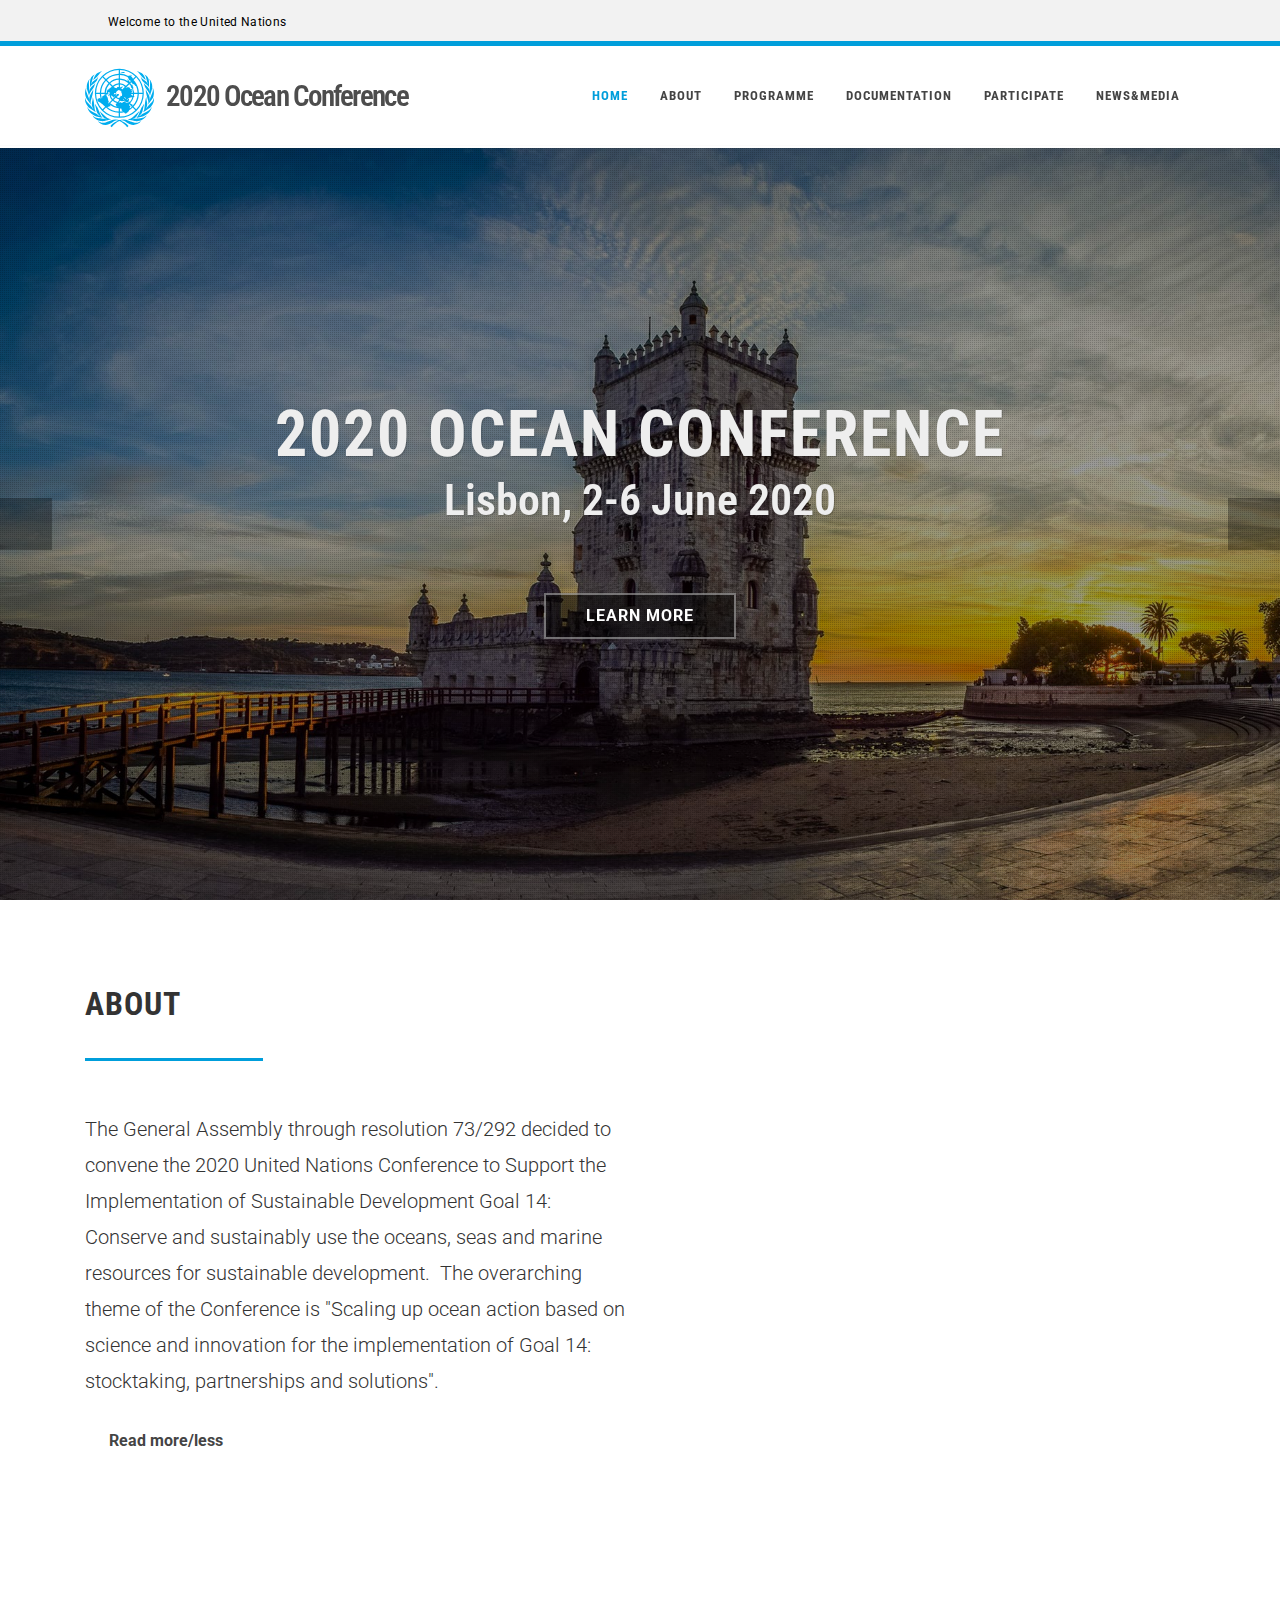
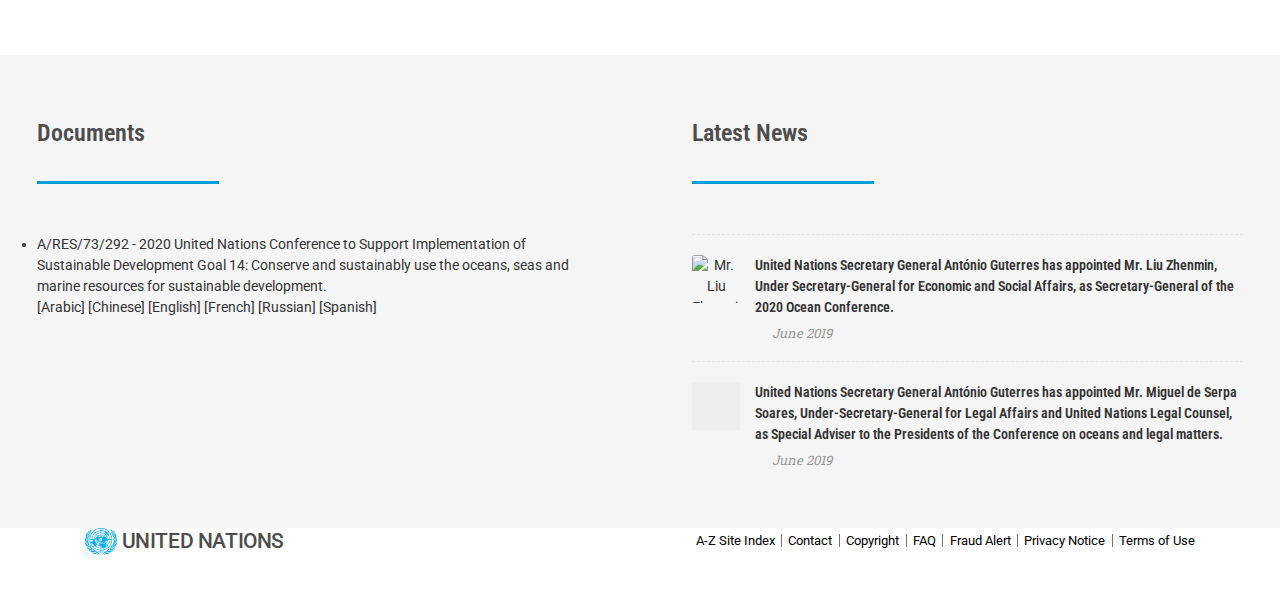
==== commit af756971: "made p a blue, added about text" ====
--- a/index2020.html
+++ b/index2020.html
@@ -2,15 +2,14 @@
 <html dir="ltr" lang="en-US">
 
 <head>
-
 	<meta http-equiv="content-type" content="text/html; charset=utf-8" />
 	<meta name="author" content="United Nations" />
-
 	<!-- Stylesheets
 	============================================= -->
 	<!--<link href="https://fonts.googleapis.com/css?family=Lato:300,400,400i,700|Raleway:300,400,500,600,700|Crete+Round:400i" rel="stylesheet" type="text/css" />-->
-	<link href="https://fonts.googleapis.com/css?family=Roboto+Condensed:400,700|Roboto+Slab:400,700|Roboto:100,100i,300,300i,400,400i,500,500i,700,700i,900,900i&amp;subset=cyrillic" rel="stylesheet" type="text/css">
-
+	<link
+		href="https://fonts.googleapis.com/css?family=Roboto+Condensed:400,700|Roboto+Slab:400,700|Roboto:100,100i,300,300i,400,400i,500,500i,700,700i,900,900i&amp;subset=cyrillic"
+		rel="stylesheet" type="text/css">
 	<link rel="stylesheet" href="css/bootstrap.css" type="text/css" />
 	<link rel="stylesheet" href="style.css" type="text/css" />
 	<link rel="stylesheet" href="css/swiper.css" type="text/css" />
@@ -20,20 +19,16 @@
 	<link rel="stylesheet" href="css/magnific-popup.css" type="text/css" />
 	<link rel="stylesheet" href="css/responsive.css" type="text/css" />
 	<link rel="stylesheet" href="css/ie.css" type="text/css" />
-
 	<meta name="viewport" content="width=device-width, initial-scale=1" />
-
 	<!-- Document Title
 	============================================= -->
 	<title>2020 Ocean Conference</title>
-
 	<script type="text/javascript">
 		var _gaq = _gaq || [];
 		_gaq.push(['_setAccount', 'UA-4803886-1']);
 		_gaq.push(['_setDomainName', 'un.org']);
 		_gaq.push(['_trackPageview']);
-
-		(function() {
+		(function () {
 			var ga = document.createElement('script');
 			ga.type = 'text/javascript';
 			ga.async = true;
@@ -42,8 +37,8 @@
 			var s = document.getElementsByTagName('script')[0];
 			s.parentNode.insertBefore(ga, s);
 		})();
+
 	</script>
-
 </head>
 <style>
 	#logo img {
@@ -72,25 +67,17 @@
 		background-color: #009edb;
 	}
 
-	.nav-tabs .nav-link {
-		border: none;
-	}
 </style>
 
 <body class="stretched">
-
 	<!-- Document Wrapper
 	============================================= -->
 	<div id="wrapper" class="clearfix">
-
 		<!-- Top Bar
 		============================================= -->
 		<div id="top-bar">
-
 			<div class="container clearfix">
-
 				<div class="col_half nobottommargin">
-
 					<!-- Top Links
 					============================================= -->
 					<div class="top-links home-link">
@@ -99,54 +86,45 @@
 									Nations</a></li>
 						</ul>
 					</div><!-- .top-links end -->
-
 				</div>
-
-
-
 			</div>
-
 		</div><!-- #top-bar end -->
-
 		<!-- Header
 		============================================= -->
 		<header id="header" class="un-not-full-header" data-sticky-class="not-dark">
 			<!-- remove .full-header class to make 12-col wide -->
 			<!-- remove .transparent-header to remove transparent background -->
-
 			<div id="header-wrap">
-
 				<div class="container clearfix">
-
-
 					<!-- Logo
 					============================================= -->
 					<div id="logo">
-						<a href="#" class="standard-logo" data-dark-logo="images/un-emblem-white.svg"><img src="images/un-emblem.svg" alt="Emblem of the United Nations">
+						<a href="#" class="standard-logo" data-dark-logo="images/un-emblem-white.svg"><img
+								src="images/un-emblem.svg" alt="Emblem of the United Nations">
 							<div id="site-title">2020 Ocean Conference</div>
 						</a>
-						<a href="#" class="retina-logo" data-dark-logo="images/un-emblem-white.svg"><img src="images/un-emblem.svg" alt="">
+						<a href="#" class="retina-logo" data-dark-logo="images/un-emblem-white.svg"><img
+								src="images/un-emblem.svg" alt="">
 							<div id="site-title">2020 Ocean Conference</div>
 						</a>
 						<!--<a href="index.html" class="standard-logo" data-dark-logo="images/logo-dark.png"><img src="images/logo.png" alt="Canvas Logo"></a>
 						<a href="index.html" class="retina-logo" data-dark-logo="images/logo-dark@2x.png"><img src="images/logo@2x.png" alt="Canvas Logo"></a>-->
-
 					</div><!-- #logo end -->
-
 					<div id="primary-menu-trigger"><i class="icon-reorder"></i></div>
-
 					<!-- Download Report
 					============================================= -->
-
 					<!-- <a href="https://oceanconference.un.org/commitments/register/" id="report-button" class="button button-dark fright">Register a commitment</a> -->
 					<nav id="primary-menu">
-						<ul style="touch-action: pan-y; display: inline;" class="sf-js-enabled nav nav-tabs navbar-nav" role="tablist navigation" id="myTab">
-							<li class="current sub-menu nav-item"><a href="#home" class="sf-with-ul nav-link" id="home-tab" data-toggle="tab" role="tab" aria-controls="home" aria-selected="false">
+						<ul style="touch-action: pan-y; display: inline;" class="sf-js-enabled nav nav-tabs navbar-nav"
+							role="tablist navigation" id="myTab">
+							<li class="current sub-menu nav-item"><a href="#home" class="sf-with-ul nav-link"
+									id="home-tab" data-toggle="tab" role="tab" aria-controls="home"
+									aria-selected="false">
 									<div>Home</div>
 								</a>
-
 							</li>
-							<li class="sub-menu nav-item"><a href="#about" class="sf-with-ul nav-link" id="about-tab" data-toggle="tab" role="tab" aria-controls="about" aria-selected="false">
+							<li class="sub-menu nav-item"><a href="#about" class="sf-with-ul nav-link" id="about-tab"
+									data-toggle="tab" role="tab" aria-controls="about" aria-selected="false">
 									<div>About</div>
 								</a>
 							</li>
@@ -166,26 +144,19 @@
 									<div>News&amp;Media</div>
 								</a>
 							</li>
-
-
-
 						</ul>
 					</nav>
-
-
-
 				</div>
-
-
 			</div>
-
 		</header><!-- #header end -->
 		<div class="tab-content" id="myTabContent">
-			<div class="tab-pane fade show active" id="home" role="tabpanel" aria-labelledby="home-tab" aria-selected="true">
-				<section id="slider" class="slider-element slider-parallax swiper_wrapper full-screen clearfix video-home" data-speed="1500" data-loop="true" data-arrows="true" data-autoplay="7000">
+			<div class="tab-pane fade show active" id="home" role="tabpanel" aria-labelledby="home-tab"
+				aria-selected="true">
+				<section id="slider"
+					class="slider-element slider-parallax swiper_wrapper full-screen clearfix video-home"
+					data-speed="1500" data-loop="true" data-arrows="true" data-autoplay="7000">
 					<!-- Background video home content -->
 					<div class="slider-parallax-inner">
-
 						<div class="swiper-container swiper-parent">
 							<div class="swiper-wrapper">
 								<div class="swiper-slide dark">
@@ -193,14 +164,21 @@
 									<div class="container clearfix">
 										<div class="slider-caption slider-caption-center">
 											<h2 data-caption-animate="fadeInUp">2020 Ocean Conference</h2>
-											<h3 data-caption-animate="fadeInUp" style="font-size: 2em;">Lisbon, 2-6 June 2020</h3>
-
-											<a href="#" data-scrollto="#content" data-offset="100" id="report-button-video" class="button button-border button-dark button-large" data-caption-animate="fadeInUp" data-caption-delay="200">Learn More</a>
+											<h3 data-caption-animate="fadeInUp" style="font-size: 2em;">Lisbon, 2-6 June
+												2020</h3>
+											<a href="#" data-scrollto="#content" data-offset="100"
+												id="report-button-video"
+												class="button button-border button-dark button-large"
+												data-caption-animate="fadeInUp" data-caption-delay="200">Learn More</a>
 										</div>
 									</div>
 									<div class="video-wrap">
-										<video id="slide-video" poster="images/belem-tower-2809818_1920_antonioFranciscoCaladoPixabay.jpg" preload="auto" loop autoplay muted>
-											<div class="accessible-image"><img src="images/belem-tower-2809818_1920_antonioFranciscoCaladoPixabay.jpg" class="sr-only" alt="Fish in a reef" />
+										<video id="slide-video"
+											poster="images/belem-tower-2809818_1920_antonioFranciscoCaladoPixabay.jpg"
+											preload="auto" loop autoplay muted>
+											<div class="accessible-image"><img
+													src="images/belem-tower-2809818_1920_antonioFranciscoCaladoPixabay.jpg"
+													class="sr-only" alt="Fish in a reef" />
 											</div>
 											<!--<source src='images/videos/new-technology_logo-blue.webm' type='video/webm' />
 									<source src='images/videos/new-technology_logo-blue.mp4' type='video/mp4' />-->
@@ -213,14 +191,19 @@
 									<div class="container clearfix">
 										<div class="slider-caption slider-caption-center">
 											<h2 data-caption-animate="fadeInUp">2020 Ocean Conference</h2>
-											<h3 data-caption-animate="fadeInUp" style="font-size: 2em;">Lisbon, 2-6 June 2020</h3>
-
-											<a href="#" data-scrollto="#content" data-offset="100" id="report-button-video" class="button button-border button-dark button-large" data-caption-animate="fadeInUp" data-caption-delay="200">Learn More</a>
+											<h3 data-caption-animate="fadeInUp" style="font-size: 2em;">Lisbon, 2-6 June
+												2020</h3>
+											<a href="#" data-scrollto="#content" data-offset="100"
+												id="report-button-video"
+												class="button button-border button-dark button-large"
+												data-caption-animate="fadeInUp" data-caption-delay="200">Learn More</a>
 										</div>
 									</div>
 									<div class="video-wrap">
-										<video id="slide-video" poster="images/fish2020.jpg" preload="auto" loop autoplay muted>
-											<div class="accessible-image"><img src="images/fish2020.jpg" class="sr-only" alt="Fish in a reef" />
+										<video id="slide-video" poster="images/fish2020.jpg" preload="auto" loop
+											autoplay muted>
+											<div class="accessible-image"><img src="images/fish2020.jpg" class="sr-only"
+													alt="Fish in a reef" />
 											</div>
 											<!--<source src='images/videos/new-technology_logo-blue.webm' type='video/webm' />
 									<source src='images/videos/new-technology_logo-blue.mp4' type='video/mp4' />-->
@@ -229,38 +212,34 @@
 									</div>
 								</div>
 							</div>
-							<div class="slider-arrow-left" tabindex="0" role="button" aria-label="Previous slide" style="opacity: 1.19744;"><i class="icon-angle-left"></i></div>
-							<div class="slider-arrow-right" tabindex="0" role="button" aria-label="Next slide" style="opacity: 1.19744;"><i class="icon-angle-right"></i></div>
-						</div>
-
-						<a href="#" data-scrollto="#content" data-offset="100" class="dark one-page-arrow"><i class="icon-angle-down infinite animated fadeInDown"></i></a>
-
+							<div class="slider-arrow-left" tabindex="0" role="button" aria-label="Previous slide"
+								style="opacity: 1.19744;"><i class="icon-angle-left"></i></div>
+							<div class="slider-arrow-right" tabindex="0" role="button" aria-label="Next slide"
+								style="opacity: 1.19744;"><i class="icon-angle-right"></i></div>
+						</div>
+						<a href="#" data-scrollto="#content" data-offset="100" class="dark one-page-arrow"><i
+								class="icon-angle-down infinite animated fadeInDown"></i></a>
 					</div>
 				</section><!-- /Background video home content -->
-
-				<div class="section parallax dark nobottommargin notopmargin full-screen clearfix mobile-home" style="background-image: url('images/fish2020.jpg'); center center; background-size:cover; padding: 100px 0; z-index: 0;"
-				  data-stellar-background-ratio="0.3">
+				<div class="section parallax dark nobottommargin notopmargin full-screen clearfix mobile-home"
+					style="background-image: url('images/fish2020.jpg'); center center; background-size:cover; padding: 100px 0; z-index: 0;"
+					data-stellar-background-ratio="0.3">
 					<!-- Mobile-only home content -->
-
 					<div class="container clearfix">
 						<h2 data-caption-animate="fadeInUp">2020 Ocean Conference</h2>
 						<h3 data-caption-animate="fadeInUp" style="font-size: 2em;">Lisbon, 2-6 June 2020</h3>
 						<!--<p class="d-none d-sm-block" data-caption-animate="fadeInUp" data-caption-delay="200"></p>-->
 						<!-- default animtated intro style-->
-						<a href="#" id="report-button-video" class="button button-border button-dark button-large" data-caption-animate="fadeInUp" data-caption-delay="200">Learn More</a>
-
-					</div>
-
-					<a href="#" data-scrollto="#content" data-offset="100" class="dark one-page-arrow"><i class="icon-angle-down infinite animated fadeInDown"></i></a>
-
+						<a href="#" id="report-button-video" class="button button-border button-dark button-large"
+							data-caption-animate="fadeInUp" data-caption-delay="200">Learn More</a>
+					</div>
+					<a href="#" data-scrollto="#content" data-offset="100" class="dark one-page-arrow"><i
+							class="icon-angle-down infinite animated fadeInDown"></i></a>
 					<!--<div class="video-overlay" style="background-color: rgba(0,0,0,0.4);"></div>-->
 					<div class="overlay-wrap dark"></div>
 				</div>
-
 				<section id="content">
-
 					<div class="content-wrap intro-section">
-
 						<div class="container clearfix bottommargin">
 							<div class="row clearfix">
 								<div class="col-xl-6">
@@ -271,88 +250,138 @@
 								</div>
 							</div>
 							<div class="row clearfix">
-								<p id="low-ie-warning" style="color:white; background-color: red; font-weight: bold; text-align: center;"></p>
+								<p id="low-ie-warning"
+									style="color:white; background-color: red; font-weight: bold; text-align: center;">
+								</p>
 								<div class="col-lg-6">
 									<p class="lead">
-										The General Assembly through resolution 73/292 decided to convene the 2020 United Nations Conference to Support the Implementation of Sustainable Development Goal 14: Conserve and sustainably use the oceans, seas and marine resources for
-										sustainable development.  The overarching theme of the Conference is "Scaling up ocean action based on science and innovation for the implementation of Goal 14: stocktaking, partnerships and solutions".
+										The General Assembly through resolution 73/292 decided to convene the 2020
+										United Nations Conference to Support the Implementation of Sustainable
+										Development Goal 14: Conserve and sustainably use the oceans, seas and marine
+										resources for
+										sustainable development.  The overarching theme of the Conference is "Scaling up
+										ocean action based on science and innovation for the implementation of Goal 14:
+										stocktaking, partnerships and solutions".
 									</p>
-
 									<!-- <p><a href="#">Read more</a></p> -->
-
 									<div class="toggle">
-										<div class="togglet"><i class="toggle-closed icon-ok-circle"></i><i class="toggle-open icon-remove-circle"></i>Read more/less</div>
+										<div class="togglet"><i class="toggle-closed icon-ok-circle"></i><i
+												class="toggle-open icon-remove-circle"></i>Read more/less</div>
 										<div class="togglec">
-											<p>Resolution <a href="https://undocs.org/A/res/73/292">73/292</a> establish that the Conference shall:</p>
-											<p>                (a)          Build on existing successful partnerships and stimulate innovative and concrete new partnerships to advance the implementation of Goal 14;</p>
-											<p>                (b)          Support further action to conserve and sustainably use the oceans, seas and marine resources for sustainable development, giving due consideration to the call made in the declaration entitled “Our ocean,
+											<p>Resolution <a href="https://undocs.org/A/res/73/292">73/292</a> establish
+												that the Conference shall:</p>
+											<p>                (a)          Build on existing successful partnerships
+												and stimulate innovative and concrete new partnerships to advance the
+												implementation of Goal 14;</p>
+											<p>                (b)          Support further action to conserve and
+												sustainably use the oceans, seas and marine resources for sustainable
+												development, giving due consideration to the call made in the
+												declaration entitled “Our ocean,
 												our future: call for action”;</p>
-											<p>                (c)           Identify further ways and means to support the implementation of Goal 14;</p>
-											<p>                (d)          Involve all relevant stakeholders, bringing together Governments, the United Nations system, intergovernmental organizations, international financial institutions, other interested international bodies,
-												non-governmental organizations, civil society organizations, academic institutions, the scientific community, the private sector, philanthropic organizations and other actors to assess challenges and opportunities relating to, as
+											<p>                (c)           Identify further ways and means to support
+												the implementation of Goal 14;</p>
+											<p>                (d)          Involve all relevant stakeholders, bringing
+												together Governments, the United Nations system, intergovernmental
+												organizations, international financial institutions, other interested
+												international bodies,
+												non-governmental organizations, civil society organizations, academic
+												institutions, the scientific community, the private sector,
+												philanthropic organizations and other actors to assess challenges and
+												opportunities relating to, as
 												well as actions taken towards, the implementation of Goal 14;</p>
-											<p>                (e)          Share the experiences gained at the national, regional and international levels in the implementation of Goal 14;</p>
-											<p>                (f)           Identify possible challenges and obstacles relating to the achievement of all the targets under Goal 14, as well as opportunities and innovative ways and means to support their implementation;</p>
-											<p>                (g)          Invite Member States and other relevant stakeholders to provide an update on the implementation of the voluntary commitments made in the context of the United Nations Conference to Support the
-												Implementation of Sustainable Development Goal 14: Conserve and sustainably use the oceans, seas and marine resources for sustainable development, and invite new voluntary commitments in support of Goal 14, as well as support the
+											<p>                (e)          Share the experiences gained at the
+												national, regional and international levels in the implementation of
+												Goal 14;</p>
+											<p>                (f)           Identify possible challenges and obstacles
+												relating to the achievement of all the targets under Goal 14, as well as
+												opportunities and innovative ways and means to support their
+												implementation;</p>
+											<p>                (g)          Invite Member States and other relevant
+												stakeholders to provide an update on the implementation of the voluntary
+												commitments made in the context of the United Nations Conference to
+												Support the
+												Implementation of Sustainable Development Goal 14: Conserve and
+												sustainably use the oceans, seas and marine resources for sustainable
+												development, and invite new voluntary commitments in support of Goal 14,
+												as well as support the
 												sharing of experiences and lessons learned on their implementation;</p>
-											<p>                (h)          Share ongoing efforts, successes and challenges between relevant ocean-related initiatives and processes with a view to promoting collaboration, cooperation and coordination, as well as preventing the
-												unnecessary duplication of efforts, to ensure further efficiency and effectiveness in support of Goal 14;</p>
-											<p>                (i)            Contribute to the follow-up and review process of the 2030 Agenda for Sustainable Development  by providing an input to the high-level political forum on sustainable development, in accordance with
-												resolutions <a href="https://undocs.org/A/res/67/290">67/290</a> of 9 July 2013, <a href="https://undocs.org/A/RES/70/1">70/1</a>, and <a href="https://undocs.org/A/RES/70/299">70/299</a> of 29 July 2016, unless otherwise agreed in
-												line with the aforementioned resolutions, on the implementation of Goal 14, including on opportunities to strengthen progress in the future.</p>
-
-											<p>The Governments of Kenya and Portugal will co-host and assume all costs of the Conference to be held  in Lisbon, Portugal, from 2 – 6 June 2020.</p>
-
-											<p><strong><em>The Conference webpage will be updated on an ongoing basis, as information becomes available. </em></strong></p>
-
+											<p>                (h)          Share ongoing efforts, successes and
+												challenges between relevant ocean-related initiatives and processes with
+												a view to promoting collaboration, cooperation and coordination, as well
+												as preventing the
+												unnecessary duplication of efforts, to ensure further efficiency and
+												effectiveness in support of Goal 14;</p>
+											<p>                (i)            Contribute to the follow-up and review
+												process of the 2030 Agenda for Sustainable Development  by providing an
+												input to the high-level political forum on sustainable development, in
+												accordance with
+												resolutions <a href="https://undocs.org/A/res/67/290">67/290</a> of 9
+												July 2013, <a href="https://undocs.org/A/RES/70/1">70/1</a>, and <a
+													href="https://undocs.org/A/RES/70/299">70/299</a> of 29 July 2016,
+												unless otherwise agreed in
+												line with the aforementioned resolutions, on the implementation of Goal
+												14, including on opportunities to strengthen progress in the future.</p>
+											<p>The Governments of Kenya and Portugal will co-host and assume all costs
+												of the Conference to be held  in Lisbon, Portugal, from 2 – 6 June 2020.
+											</p>
+											<p><strong><em>The Conference webpage will be updated on an ongoing basis,
+														as information becomes available. </em></strong></p>
 										</div>
 									</div>
-
-
-								</div>
-
+								</div>
 								<div class="col-lg-6">
-									<div style="position: relative;" class="ohidden intro-logo" data-height-xl="494" data-height-lg="567" data-height-md="567" data-height-xs="290">
-										<a href="#"> <img src="images/sidefish.jpg" style="position: absolute; left: 0;" data-animate="fadeInUp" data-delay="100" alt="Ocean Conference logo" data-toggle="tooltip" data-placement="right" title="Learn more about the Ocean conference"></a>
-									</div>
-								</div>
-
-							</div>
-
-
+									<div style="position: relative;" class="ohidden intro-logo" data-height-xl="494"
+										data-height-lg="567" data-height-md="567" data-height-xs="290">
+										<a href="#"> <img src="images/sidefish.jpg" style="position: absolute; left: 0;"
+												data-animate="fadeInUp" data-delay="100" alt="Ocean Conference logo"
+												data-toggle="tooltip" data-placement="right"
+												title="Learn more about the Ocean conference"></a>
+									</div>
+								</div>
+							</div>
 						</div>
 					</div>
 					<div class="commitments-full" data-lightbox="gallery">
 						<div class="row clearfix" style="background-color: #f5f5f5;">
 							<!-- start Commitment 1 -->
-
 							<div class="col-lg-6 col-padding">
 								<h3 class="heading-block" id="documents">Documents</h3>
 								<ul>
 									<li>
-										<a target="_blank" href="http://www.un.org/ga/search/view_doc.asp?symbol=A/RES/73/292&Lang=E">A/RES/73/292 - 2020 United Nations Conference to Support Implementation of Sustainable Development Goal 14: Conserve and sustainably use the
+										<a target="_blank"
+											href="http://www.un.org/ga/search/view_doc.asp?symbol=A/RES/73/292&Lang=E">A/RES/73/292
+											- 2020 United Nations Conference to Support Implementation of Sustainable
+											Development Goal 14: Conserve and sustainably use the
 											oceans, seas and marine resources for sustainable development. </a> <br>
-
-										<a class="frontLink" target="_blank" href="http://www.un.org/ga/search/view_doc.asp?symbol=A/RES/73/292&Lang=A">[Arabic]</a> <a class="frontLink" target="_blank" href="http://www.un.org/ga/search/view_doc.asp?symbol=A/RES/73/292&Lang=C">[Chinese]</a>
-										<a class="frontLink" target="_blank" href="http://www.un.org/ga/search/view_doc.asp?symbol=A/RES/73/292&Lang=E">[English]</a> <a class="frontLink" target="_blank" href="http://www.un.org/ga/search/view_doc.asp?symbol=A/RES/73/292&Lang=F">[French]</a>
-										<a class="frontLink" target="_blank" href="http://www.un.org/ga/search/view_doc.asp?symbol=A/RES/73/292&Lang=R">[Russian]</a> <a class="frontLink" target="_blank" href="http://www.un.org/ga/search/view_doc.asp?symbol=A/RES/73/292&Lang=S">[Spanish]</a>
-
-
+										<a class="frontLink" target="_blank"
+											href="http://www.un.org/ga/search/view_doc.asp?symbol=A/RES/73/292&Lang=A">[Arabic]</a>
+										<a class="frontLink" target="_blank"
+											href="http://www.un.org/ga/search/view_doc.asp?symbol=A/RES/73/292&Lang=C">[Chinese]</a>
+										<a class="frontLink" target="_blank"
+											href="http://www.un.org/ga/search/view_doc.asp?symbol=A/RES/73/292&Lang=E">[English]</a>
+										<a class="frontLink" target="_blank"
+											href="http://www.un.org/ga/search/view_doc.asp?symbol=A/RES/73/292&Lang=F">[French]</a>
+										<a class="frontLink" target="_blank"
+											href="http://www.un.org/ga/search/view_doc.asp?symbol=A/RES/73/292&Lang=R">[Russian]</a>
+										<a class="frontLink" target="_blank"
+											href="http://www.un.org/ga/search/view_doc.asp?symbol=A/RES/73/292&Lang=S">[Spanish]</a>
 									</li>
 								</ul>
 							</div>
-
 							<div class="col-lg-6 col-padding">
-
 								<h3 class="heading-block">Latest News</h3>
 								<div class="spost clearfix">
 									<div class="entry-image">
-										<a href="https://www.un.org/development/desa/statements/usg-liu.html"><img src="https://www.un.org/development/desa/statements/wp-content/uploads/sites/12/2017/08/liu-portrait.jpg" alt="Mr. Liu Zhenmin" width="48"></a>
+										<a href="https://www.un.org/development/desa/statements/usg-liu.html"><img
+												src="https://www.un.org/development/desa/statements/wp-content/uploads/sites/12/2017/08/liu-portrait.jpg"
+												alt="Mr. Liu Zhenmin" width="48"></a>
 									</div>
 									<div class="entry-c">
 										<div class="entry-title">
-											<h4><a href="https://www.un.org/development/desa/statements/usg-liu.html">United Nations Secretary General António Guterres has appointed Mr. Liu Zhenmin, Under Secretary-General for Economic and Social Affairs, as Secretary-General of
+											<h4><a href="https://www.un.org/development/desa/statements/usg-liu.html">United
+													Nations Secretary General António Guterres has appointed Mr. Liu
+													Zhenmin, Under Secretary-General for Economic and Social Affairs, as
+													Secretary-General of
 													the 2020 Ocean Conference.</a></h4>
 										</div>
 										<ul class="entry-meta">
@@ -367,7 +396,10 @@
 									<div class="entry-c">
 										<div class="entry-title">
 											<h4><a href="http://legal.un.org/ola/div_ousg.aspx">
-													United Nations Secretary General António Guterres has appointed Mr. Miguel de Serpa Soares, Under-Secretary-General for Legal Affairs and United Nations Legal Counsel, as Special Adviser to the Presidents of the Conference on
+													United Nations Secretary General António Guterres has appointed Mr.
+													Miguel de Serpa Soares, Under-Secretary-General for Legal Affairs
+													and United Nations Legal Counsel, as Special Adviser to the
+													Presidents of the Conference on
 													oceans and legal matters. </a></h4>
 										</div>
 										<ul class="entry-meta">
@@ -375,61 +407,129 @@
 										</ul>
 									</div>
 								</div>
-
-							</div>
-
+							</div>
 						</div><!-- end Commitment 1 -->
 				</section><!-- #content end -->
 			</div>
-			<div class="tab-pane fade" id="about" aria-labelledby="about-tab" role="tabpanel" aria-labelledby="about-tab" aria-selected="false">
+			<!-- starts about -->
+			<div class="tab-pane fade" id="about" aria-labelledby="about-tab" role="tabpanel"
+				aria-labelledby="about-tab" aria-selected="false">
+				<section id="page-title" style="margin-bottom: 2em;">
+					<div class="container clearfix">
+						<div class="heading-block">
+							<h1>About</h1>
+						</div>
+						<span>About the 2020 Ocean Conference</span>
+						<ol class="breadcrumb">
+							<li class="breadcrumb-item active" aria-current="page"><a href="#about">About</a></li>
+						</ol>
+					</div>
+				</section>
 				<section>
-
-					<div class="content-wrap intro-section">
-
-						<div class="container clearfix bottommargin">
+					<div class="container clearfix bottommargin">
+						<div class="row clearfix">
+							<div class="col">
+							</div>
+						</div>
+						<div class="postcontent nobottommargin clearfix">
 							<div class="row clearfix">
-								<div class="col-xl-6">
-									<div class="heading-block">
-										<!-- removed .topmargin default class for short heading -->
-										<h1>About</h1>
-									</div>
-								</div>
-							</div>
-							<div class="row clearfix">
-								<p id="low-ie-warning" style="color:white; background-color: red; font-weight: bold; text-align: center;"></p>
 								<div class="col">
-									<p class="lead">
-										The General Assembly through resolution 73/292 decided to convene the 2020 United Nations Conference to Support the Implementation of Sustainable Development Goal 14: Conserve and sustainably use the oceans, seas and marine resources for
-										sustainable development.  The overarching theme of the Conference is "Scaling up ocean action based on science and innovation for the implementation of Goal 14: stocktaking, partnerships and solutions".
+									<p>
+										The General Assembly through resolution 73/292 decided to convene the 2020
+										United Nations Conference to Support the Implementation of Sustainable
+										Development Goal 14: Conserve and sustainably use the oceans, seas and marine
+										resources for
+										sustainable development.  The overarching theme of the Conference is "Scaling up
+										ocean action based on science and innovation for the implementation of Goal 14:
+										stocktaking, partnerships and solutions".
 									</p>
-								</div>
-							</div>
+									<p>Resolution <a href="https://undocs.org/A/res/73/292">73/292</a> establish
+										that the Conference shall:</p>
+									<p>                (a)          Build on existing successful partnerships
+										and stimulate innovative and concrete new partnerships to advance the
+										implementation of Goal 14;</p>
+									<p>                (b)          Support further action to conserve and
+										sustainably use the oceans, seas and marine resources for sustainable
+										development, giving due consideration to the call made in the
+										declaration entitled “Our ocean,
+										our future: call for action”;</p>
+									<p>                (c)           Identify further ways and means to support
+										the implementation of Goal 14;</p>
+									<p>                (d)          Involve all relevant stakeholders, bringing
+										together Governments, the United Nations system, intergovernmental
+										organizations, international financial institutions, other interested
+										international bodies,
+										non-governmental organizations, civil society organizations, academic
+										institutions, the scientific community, the private sector,
+										philanthropic organizations and other actors to assess challenges and
+										opportunities relating to, as
+										well as actions taken towards, the implementation of Goal 14;</p>
+									<p>                (e)          Share the experiences gained at the
+										national, regional and international levels in the implementation of
+										Goal 14;</p>
+									<p>                (f)           Identify possible challenges and obstacles
+										relating to the achievement of all the targets under Goal 14, as well as
+										opportunities and innovative ways and means to support their
+										implementation;</p>
+									<p>                (g)          Invite Member States and other relevant
+										stakeholders to provide an update on the implementation of the voluntary
+										commitments made in the context of the United Nations Conference to
+										Support the
+										Implementation of Sustainable Development Goal 14: Conserve and
+										sustainably use the oceans, seas and marine resources for sustainable
+										development, and invite new voluntary commitments in support of Goal 14,
+										as well as support the
+										sharing of experiences and lessons learned on their implementation;</p>
+									<p>                (h)          Share ongoing efforts, successes and
+										challenges between relevant ocean-related initiatives and processes with
+										a view to promoting collaboration, cooperation and coordination, as well
+										as preventing the
+										unnecessary duplication of efforts, to ensure further efficiency and
+										effectiveness in support of Goal 14;</p>
+									<p>                (i)            Contribute to the follow-up and review
+										process of the 2030 Agenda for Sustainable Development  by providing an
+										input to the high-level political forum on sustainable development, in
+										accordance with
+										resolutions <a href="https://undocs.org/A/res/67/290">67/290</a> of 9
+										July 2013, <a href="https://undocs.org/A/RES/70/1">70/1</a>, and <a
+											href="https://undocs.org/A/RES/70/299">70/299</a> of 29 July 2016,
+										unless otherwise agreed in
+										line with the aforementioned resolutions, on the implementation of Goal
+										14, including on opportunities to strengthen progress in the future.</p>
+									<p>The Governments of Kenya and Portugal will co-host and assume all costs
+										of the Conference to be held  in Lisbon, Portugal, from 2 – 6 June 2020.
+									</p>
+								</div>
+							</div>
+						</div>
+						<div class="sidebar nobottommargin col_last clearfix">
+							<h3 class="heading-block">Learn more</h3>
+							<ul style="list-style:none;">
+								<li>
+									<a href="">2017 Ocean Conference</a>
+								</li>
+							</ul>
 						</div>
 					</div>
 				</section>
 			</div>
+			<!-- ends about -->
 		</div>
-
 		<!-- Footer
 		============================================= -->
 		<footer id="footer">
-
 			<div class="container">
-
 			</div>
-
 			<!-- Copyrights
 			============================================= -->
 			<div id="copyrights" class="bottommargin-sm">
-
 				<div class="container clearfix">
-
 					<div class="col_one_fourth footer-brand">
-						<a href="/en" class="t500"><img src="images/un-emblem.svg" alt="Emblem of the United Nations" class="pull=left" /> <span class="brand">United Nations</span></a>
+						<a href="/en" class="t500"><img src="images/un-emblem.svg" alt="Emblem of the United Nations"
+								class="pull=left" /> <span class="brand">United Nations</span></a>
 						<!--Copyrights &copy; 2014 All Rights Reserved by Canvas Inc.<br>
 						<div class="copyright-links"><a href="#">Terms of Use</a> / <a href="#">Privacy Policy</a></div>-->
 					</div>
-
 					<div class="col_three_fourth col_last tright">
 						<div class="fright clearfix">
 							<div class="copyright-links">
@@ -443,16 +543,10 @@
 							</div>
 						</div>
 					</div>
-
 				</div>
-
 			</div><!-- #copyrights end -->
-
 		</footer><!-- #footer end -->
-
 	</div><!-- #wrapper end -->
-
-
 	<!-- Modal -->
 	<div class="modal fade" id="myModal1" tabindex="-1" role="dialog" aria-labelledby="myModalLabel" aria-hidden="true">
 		<div class="block divcenter" style="background-color: #FFF; max-width: 500px; top: 30%">
@@ -461,40 +555,24 @@
 					Explorer not supported</h3>
 				<p class="nobottommargin">For a better experience, view this website with Microsoft Edge, Firefox,
 					Chrome, or any mobile device</p>
-				<a href="#" class="button button-dark" style="margin-top: 40px;" onClick="$.magnificPopup.close();return false;">Continue</a>
+				<a href="#" class="button button-dark" style="margin-top: 40px;"
+					onClick="$.magnificPopup.close();return false;">Continue</a>
 			</div>
 		</div>
 	</div>
-
 	</div>
-
 	<!-- Go To Top
 	============================================= -->
 	<div id="gotoTop" class="icon-angle-up"></div>
-
 	<!-- External JavaScripts
 	============================================= -->
 	<script src="js/jquery.js"></script>
 	<script src="js/plugins.js"></script>
 	<!--<script src="https://unpkg.com/i18next/i18next.min.js"></script>-->
-
 	<!-- Footer Scripts
 	============================================= -->
 	<script src="js/functions.js"></script>
 	<script src="js/ie.js"></script>
-
-	<!-- <script>
-		var menuItems = ['home', 'about'];
-		menuItems.forEach(function(item) {
-			$('a[href="#' + item + '"]').on('click', function(e) {
-				// e.preventDefault();
-				$('#' + item + '-tab').tab('show');
-				window.location.href = '#' + item;
-			});
-		});
-	</script> -->
-
-
 </body>
 
-</html>+</html>
--- a/style.css
+++ b/style.css
@@ -10,7 +10,12 @@
 /*-----------------------------------------------------------------------------------
 	typography.scss
 -----------------------------------------------------------------------------------*/
-dl, dt, dd, ol, ul, li {
+dl,
+dt,
+dd,
+ol,
+ul,
+li {
   margin: 0;
   padding: 0; }
 
@@ -65,6 +70,14 @@
     color: #222; }
   a img {
     border: none; }
+
+.sidebar a {
+  color: #009edb;
+  border-bottom: 2px dotted #009edb;
+  padding-bottom: 0.1em; }
+
+p a {
+  color: #009edb; }
 
 img {
   max-width: 100%; }
@@ -12699,6 +12712,17 @@
     width: 62px;
     height: 62px;
     font-size: 62px; } }
+.sidebar {
+  border-left: 2px solid #F5F5F5;
+  padding-left: 1em; }
+
+.nav-tabs,
+.nav-link {
+  border: none; }
+
+.nav-tabs .nav-link {
+  border: none; }
+
 /* ----------------------------------------------------------------
 	Footer
 -----------------------------------------------------------------*/
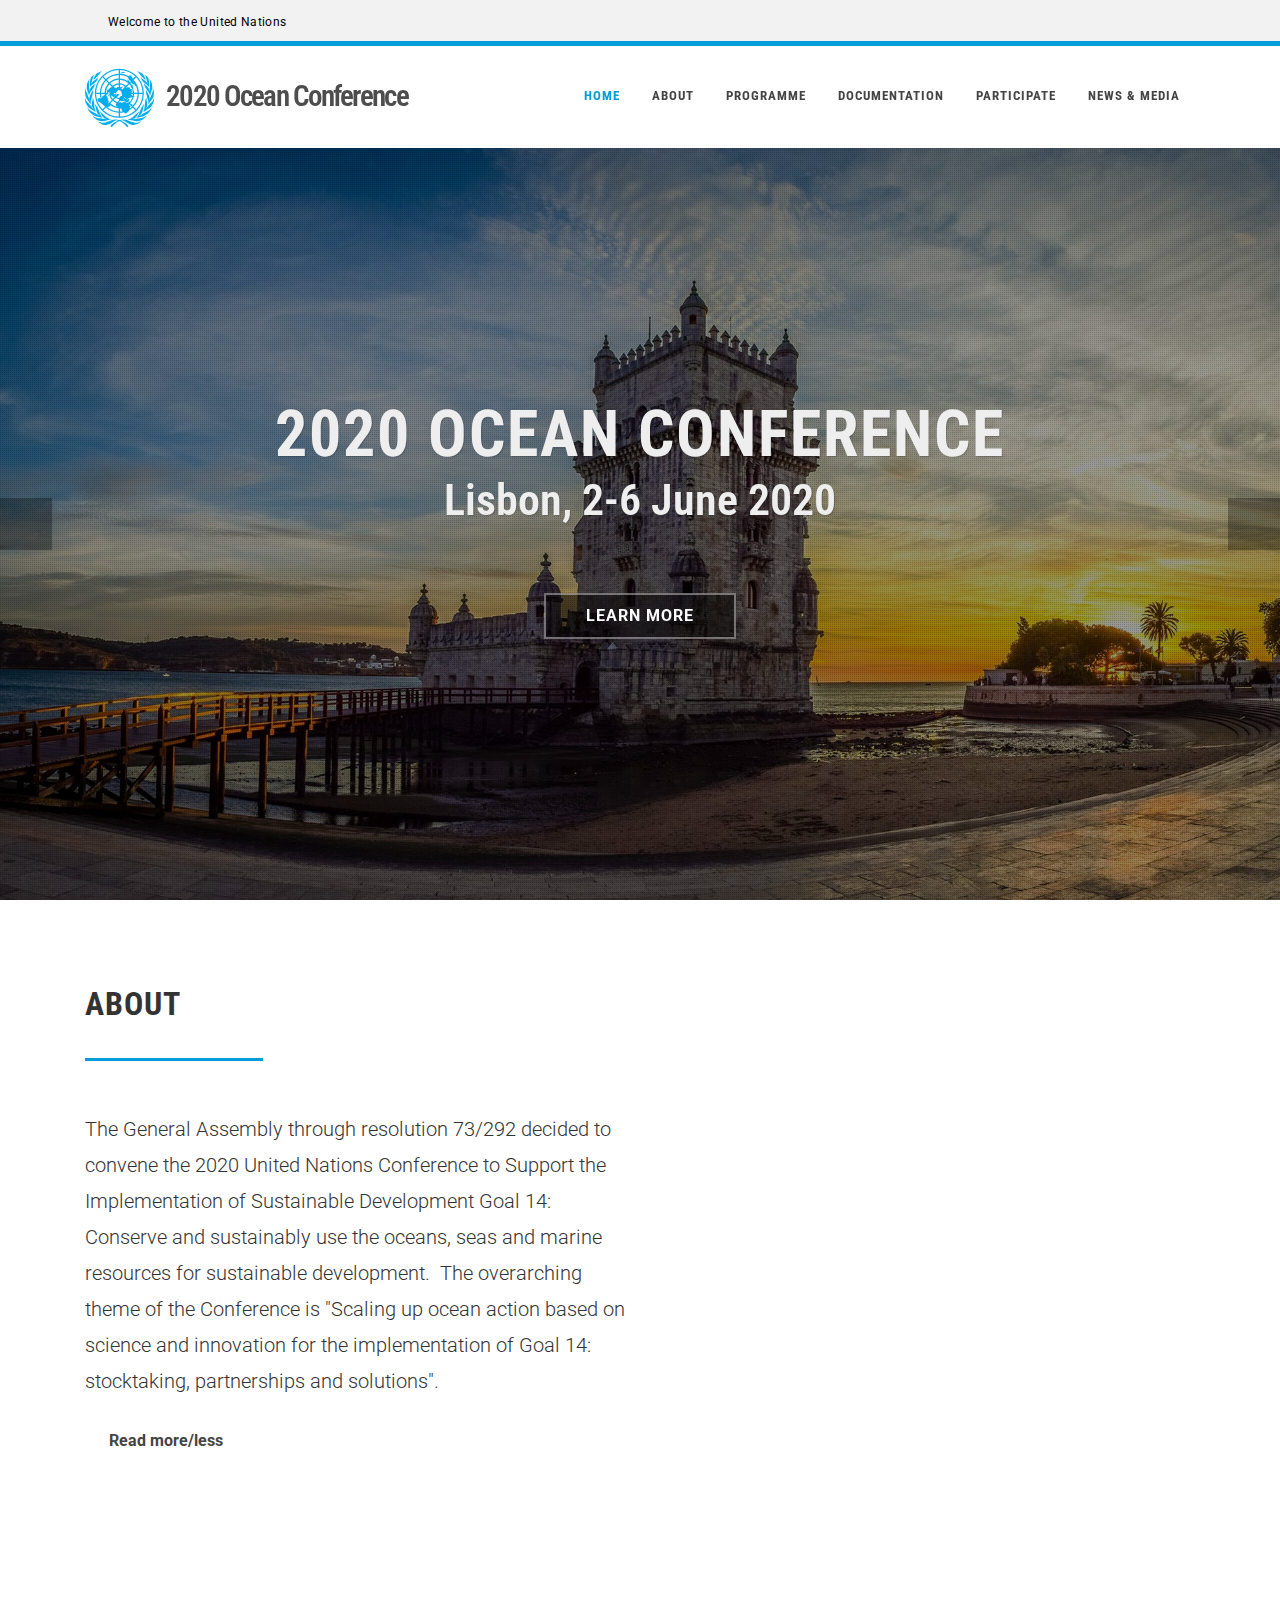
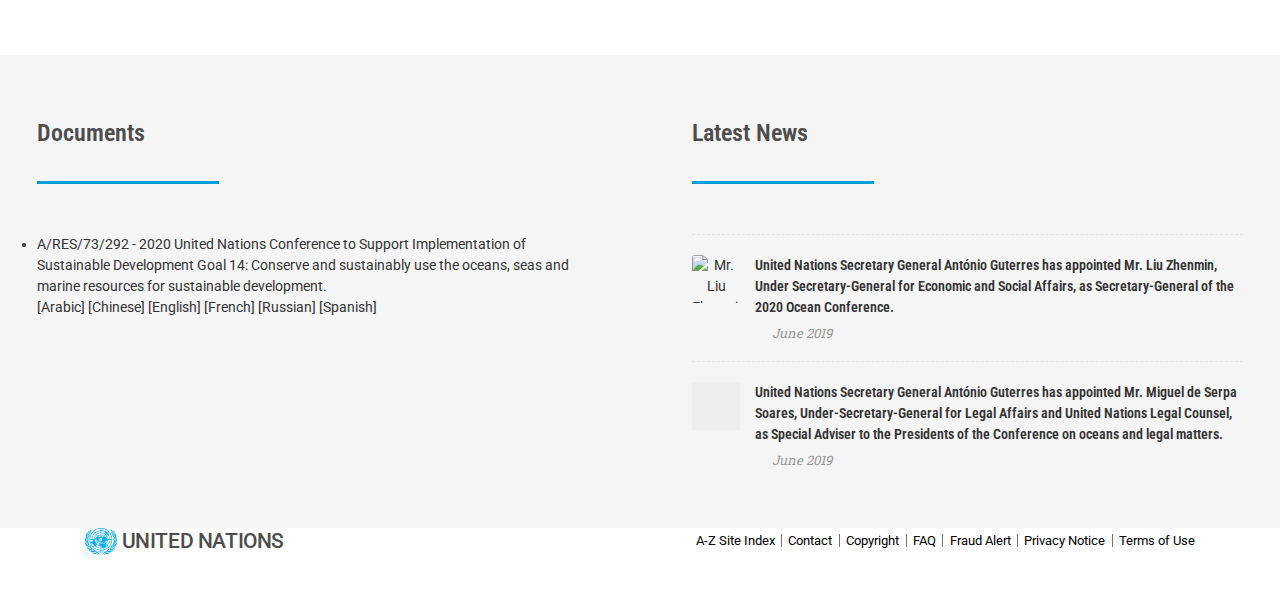
==== commit 5277ec65: "Added all content" ====
--- a/index2020.html
+++ b/index2020.html
@@ -128,20 +128,27 @@
 									<div>About</div>
 								</a>
 							</li>
-							<li class="sub-menu"><a href="#" class="sf-with-ul">
+							<li class="sub-menu nav-item"><a href="#programme" class="sf-with-ul nav-link"
+									id="programme-tab" data-toggle="tab" role="tab" aria-controls="programme"
+									aria-selected="false">
 									<div>Programme</div>
 								</a>
 							</li>
-							<li class="sub-menu"><a href="#" class="sf-with-ul">
+							<li class="sub-menu nav-item"><a href="#documentation" class="sf-with-ul nav-link"
+									id="documentation-tab" data-toggle="tab" role="tab" aria-controls="documentation"
+									aria-selected="false">
 									<div>Documentation</div>
 								</a>
 							</li>
-							<li class="sub-menu"><a href="#" class="sf-with-ul">
+							<li class="sub-menu nav-item"><a href="#participate" class="sf-with-ul nav-link"
+									id="participate-tab" data-toggle="tab" role="tab" aria-controls="participate"
+									aria-selected="false">
 									<div>Participate</div>
 								</a>
 							</li>
-							<li class="sub-menu"><a href="#" class="sf-with-ul">
-									<div>News&amp;Media</div>
+							<li class="sub-menu nav-item"><a href="#news" class="sf-with-ul nav-link" id="news-tab"
+									data-toggle="tab" role="tab" aria-controls="news" aria-selected="false">
+									<div>News &amp; Media</div>
 								</a>
 							</li>
 						</ul>
@@ -508,12 +515,252 @@
 								<li>
 									<a href="">2017 Ocean Conference</a>
 								</li>
+								<li>
+									<a href="">UN Ocean Action</a>
+								</li>
 							</ul>
 						</div>
 					</div>
 				</section>
 			</div>
 			<!-- ends about -->
+			<!-- starts tabbed content -->
+			<div class="tab-pane fade" id="programme" aria-labelledby="programme-tab" role="tabpanel"
+				aria-labelledby="programme-tab" aria-selected="false">
+				<section id="page-title" style="margin-bottom: 2em;">
+					<div class="container clearfix">
+						<div class="heading-block">
+							<h1>Programme</h1>
+						</div>
+						<span>Programme of the 2020 Ocean Conference</span>
+						<ol class="breadcrumb">
+							<li class="breadcrumb-item active" aria-current="page"><a href="#programme">Programme</a>
+							</li>
+						</ol>
+					</div>
+				</section>
+				<section>
+					<div class="container clearfix bottommargin">
+						<div class="row clearfix">
+							<div class="col">
+							</div>
+						</div>
+						<div class="postcontent nobottommargin clearfix">
+							<div class="row clearfix">
+								<div class="col">
+									<p>
+										Content coming soon.
+									</p>
+
+								</div>
+							</div>
+						</div>
+						<div class="sidebar nobottommargin col_last clearfix">
+							<!-- <h3 class="heading-block">Learn more</h3> 
+							<ul style="list-style:none;">
+								<li>
+									<a href="">2017 Ocean Conference</a>
+								</li>							
+							</ul>
+						-->
+						</div>
+					</div>
+				</section>
+			</div>
+			<!-- ends tabbed content -->
+			<!-- starts tabbed content -->
+			<div class="tab-pane fade" id="documentation" aria-labelledby="documentation-tab" role="tabpanel"
+				aria-labelledby="documentation-tab" aria-selected="false">
+				<section id="page-title" style="margin-bottom: 2em;">
+					<div class="container clearfix">
+						<div class="heading-block">
+							<h1>Documentation</h1>
+						</div>
+						<span>Documentation</span>
+						<ol class="breadcrumb">
+							<li class="breadcrumb-item active" aria-current="page"><a
+									href="#documentation">Documentation</a>
+							</li>
+						</ol>
+					</div>
+				</section>
+				<section>
+					<div class="container clearfix bottommargin">
+						<div class="row clearfix">
+							<div class="col">
+							</div>
+						</div>
+						<div class="postcontent nobottommargin clearfix">
+							<div class="row clearfix">
+								<div class="col">
+									<h3>Resolutions</h3>
+									<ul>
+										<li>
+											<a target="_blank"
+												href="http://www.un.org/ga/search/view_doc.asp?symbol=A/RES/73/292&Lang=E">A/RES/73/292
+												- 2020 United Nations Conference to Support Implementation of
+												Sustainable
+												Development Goal 14: Conserve and sustainably use the
+												oceans, seas and marine resources for sustainable development. </a> <br>
+											<a class="frontLink" target="_blank"
+												href="http://www.un.org/ga/search/view_doc.asp?symbol=A/RES/73/292&Lang=A">[Arabic]</a>
+											<a class="frontLink" target="_blank"
+												href="http://www.un.org/ga/search/view_doc.asp?symbol=A/RES/73/292&Lang=C">[Chinese]</a>
+											<a class="frontLink" target="_blank"
+												href="http://www.un.org/ga/search/view_doc.asp?symbol=A/RES/73/292&Lang=E">[English]</a>
+											<a class="frontLink" target="_blank"
+												href="http://www.un.org/ga/search/view_doc.asp?symbol=A/RES/73/292&Lang=F">[French]</a>
+											<a class="frontLink" target="_blank"
+												href="http://www.un.org/ga/search/view_doc.asp?symbol=A/RES/73/292&Lang=R">[Russian]</a>
+											<a class="frontLink" target="_blank"
+												href="http://www.un.org/ga/search/view_doc.asp?symbol=A/RES/73/292&Lang=S">[Spanish]</a>
+										</li>
+									</ul>
+
+								</div>
+							</div>
+						</div>
+						<div class="sidebar nobottommargin col_last clearfix">
+							<!-- <h3 class="heading-block">Learn more</h3> 
+							<ul style="list-style:none;">
+								<li>
+									<a href="">2017 Ocean Conference</a>
+								</li>							
+							</ul>
+						-->
+						</div>
+					</div>
+				</section>
+			</div>
+			<!-- ends tabbed content -->
+			<!-- starts tabbed content -->
+			<div class="tab-pane fade" id="participate" aria-labelledby="participate-tab" role="tabpanel"
+				aria-labelledby="participate-tab" aria-selected="false">
+				<section id="page-title" style="margin-bottom: 2em;">
+					<div class="container clearfix">
+						<div class="heading-block">
+							<h1>Participate</h1>
+						</div>
+						<span>Accreditation and registration</span>
+						<ol class="breadcrumb">
+							<li class="breadcrumb-item active" aria-current="page"><a
+									href="#participate">Participate</a>
+							</li>
+						</ol>
+					</div>
+				</section>
+				<section>
+					<div class="container clearfix bottommargin">
+						<div class="row clearfix">
+							<div class="col">
+							</div>
+						</div>
+						<div class="postcontent nobottommargin clearfix">
+							<div class="row clearfix">
+								<div class="col">
+									<p>
+										Content coming soon.
+									</p>
+
+								</div>
+							</div>
+						</div>
+						<div class="sidebar nobottommargin col_last clearfix">
+							<!-- <h3 class="heading-block">Learn more</h3> 
+							<ul style="list-style:none;">
+								<li>
+									<a href="">2017 Ocean Conference</a>
+								</li>							
+							</ul>
+						-->
+						</div>
+					</div>
+				</section>
+			</div>
+			<!-- ends tabbed content -->
+			<!-- starts tabbed content -->
+			<div class="tab-pane fade" id="news" aria-labelledby="news-tab" role="tabpanel" aria-labelledby="news-tab"
+				aria-selected="false">
+				<section id="page-title" style="margin-bottom: 2em;">
+					<div class="container clearfix">
+						<div class="heading-block">
+							<h1>News & Media</h1>
+						</div>
+						<span>News & Media</span>
+						<ol class="breadcrumb">
+							<li class="breadcrumb-item active" aria-current="page"><a href="#news">News & Media</a>
+							</li>
+						</ol>
+					</div>
+				</section>
+				<section>
+					<div class="container clearfix bottommargin">
+						<div class="row clearfix">
+							<div class="col">
+							</div>
+						</div>
+						<div class="postcontent nobottommargin clearfix">
+							<div class="row clearfix">
+								<div class="col">
+									<div class="spost clearfix">
+										<div class="entry-image">
+											<a href="https://www.un.org/development/desa/statements/usg-liu.html"><img
+													src="https://www.un.org/development/desa/statements/wp-content/uploads/sites/12/2017/08/liu-portrait.jpg"
+													alt="Mr. Liu Zhenmin" width="48"></a>
+										</div>
+										<div class="entry-c">
+											<div class="entry-title">
+												<h4><a
+														href="https://www.un.org/development/desa/statements/usg-liu.html">United
+														Nations Secretary General António Guterres has appointed Mr. Liu
+														Zhenmin, Under Secretary-General for Economic and Social
+														Affairs, as
+														Secretary-General of
+														the 2020 Ocean Conference.</a></h4>
+											</div>
+											<ul class="entry-meta">
+												<li><i class="icon-calendar3"></i> June 2019</li>
+											</ul>
+										</div>
+									</div>
+									<div class="spost clearfix">
+										<div class="entry-image">
+											<a href="http://legal.un.org/ola/div_ousg.aspx"><i
+													class="icon-news"></i></a>
+										</div>
+										<div class="entry-c">
+											<div class="entry-title">
+												<h4><a href="http://legal.un.org/ola/div_ousg.aspx">
+														United Nations Secretary General António Guterres has appointed
+														Mr.
+														Miguel de Serpa Soares, Under-Secretary-General for Legal
+														Affairs
+														and United Nations Legal Counsel, as Special Adviser to the
+														Presidents of the Conference on
+														oceans and legal matters. </a></h4>
+											</div>
+											<ul class="entry-meta">
+												<li><i class="icon-calendar3"></i> June 2019</li>
+											</ul>
+										</div>
+									</div>
+
+								</div>
+							</div>
+						</div>
+						<div class="sidebar nobottommargin col_last clearfix">
+							<!-- <h3 class="heading-block">Learn more</h3> 
+							<ul style="list-style:none;">
+								<li>
+									<a href="">2017 Ocean Conference</a>
+								</li>							
+							</ul>
+						-->
+						</div>
+					</div>
+				</section>
+			</div>
+			<!-- ends tabbed content -->
 		</div>
 		<!-- Footer
 		============================================= -->
--- a/style.css
+++ b/style.css
@@ -12715,6 +12715,8 @@
 .sidebar {
   border-left: 2px solid #F5F5F5;
   padding-left: 1em; }
+  .sidebar li {
+    margin-bottom: 1em; }
 
 .nav-tabs,
 .nav-link {
